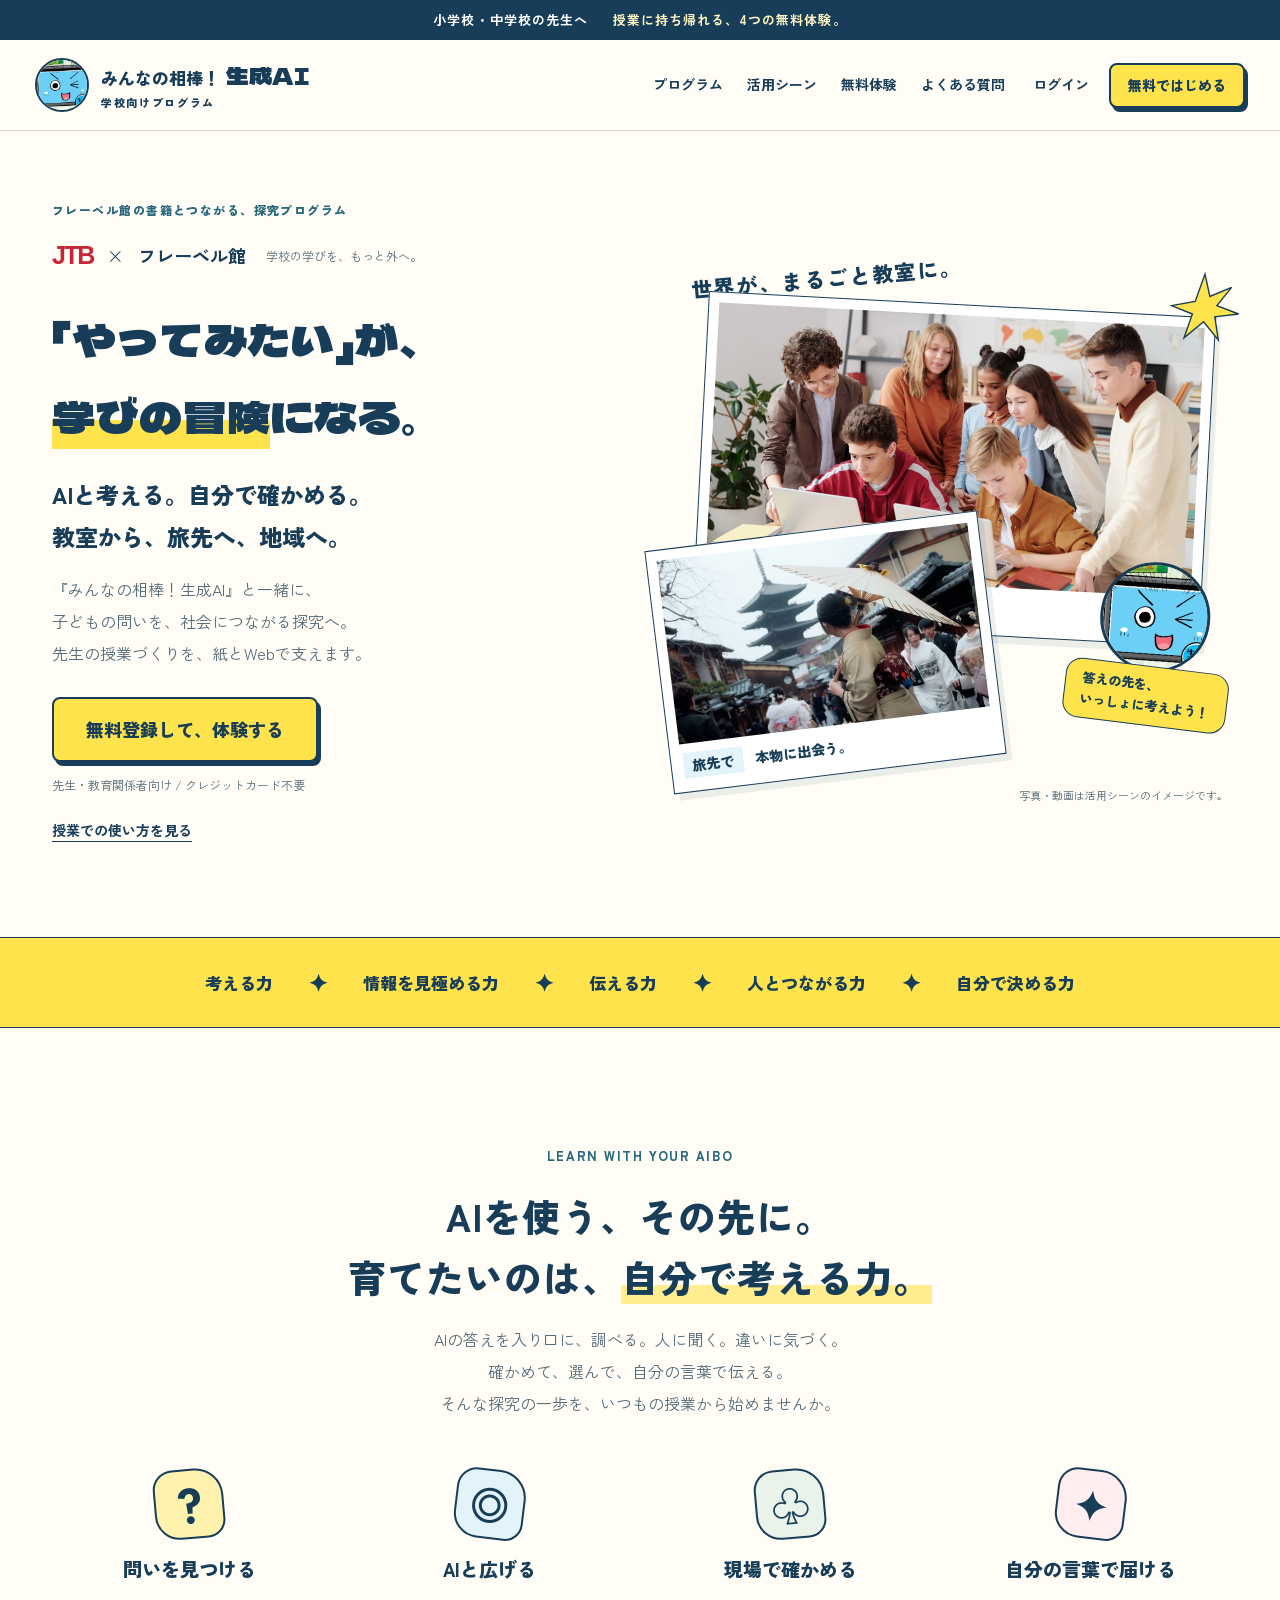
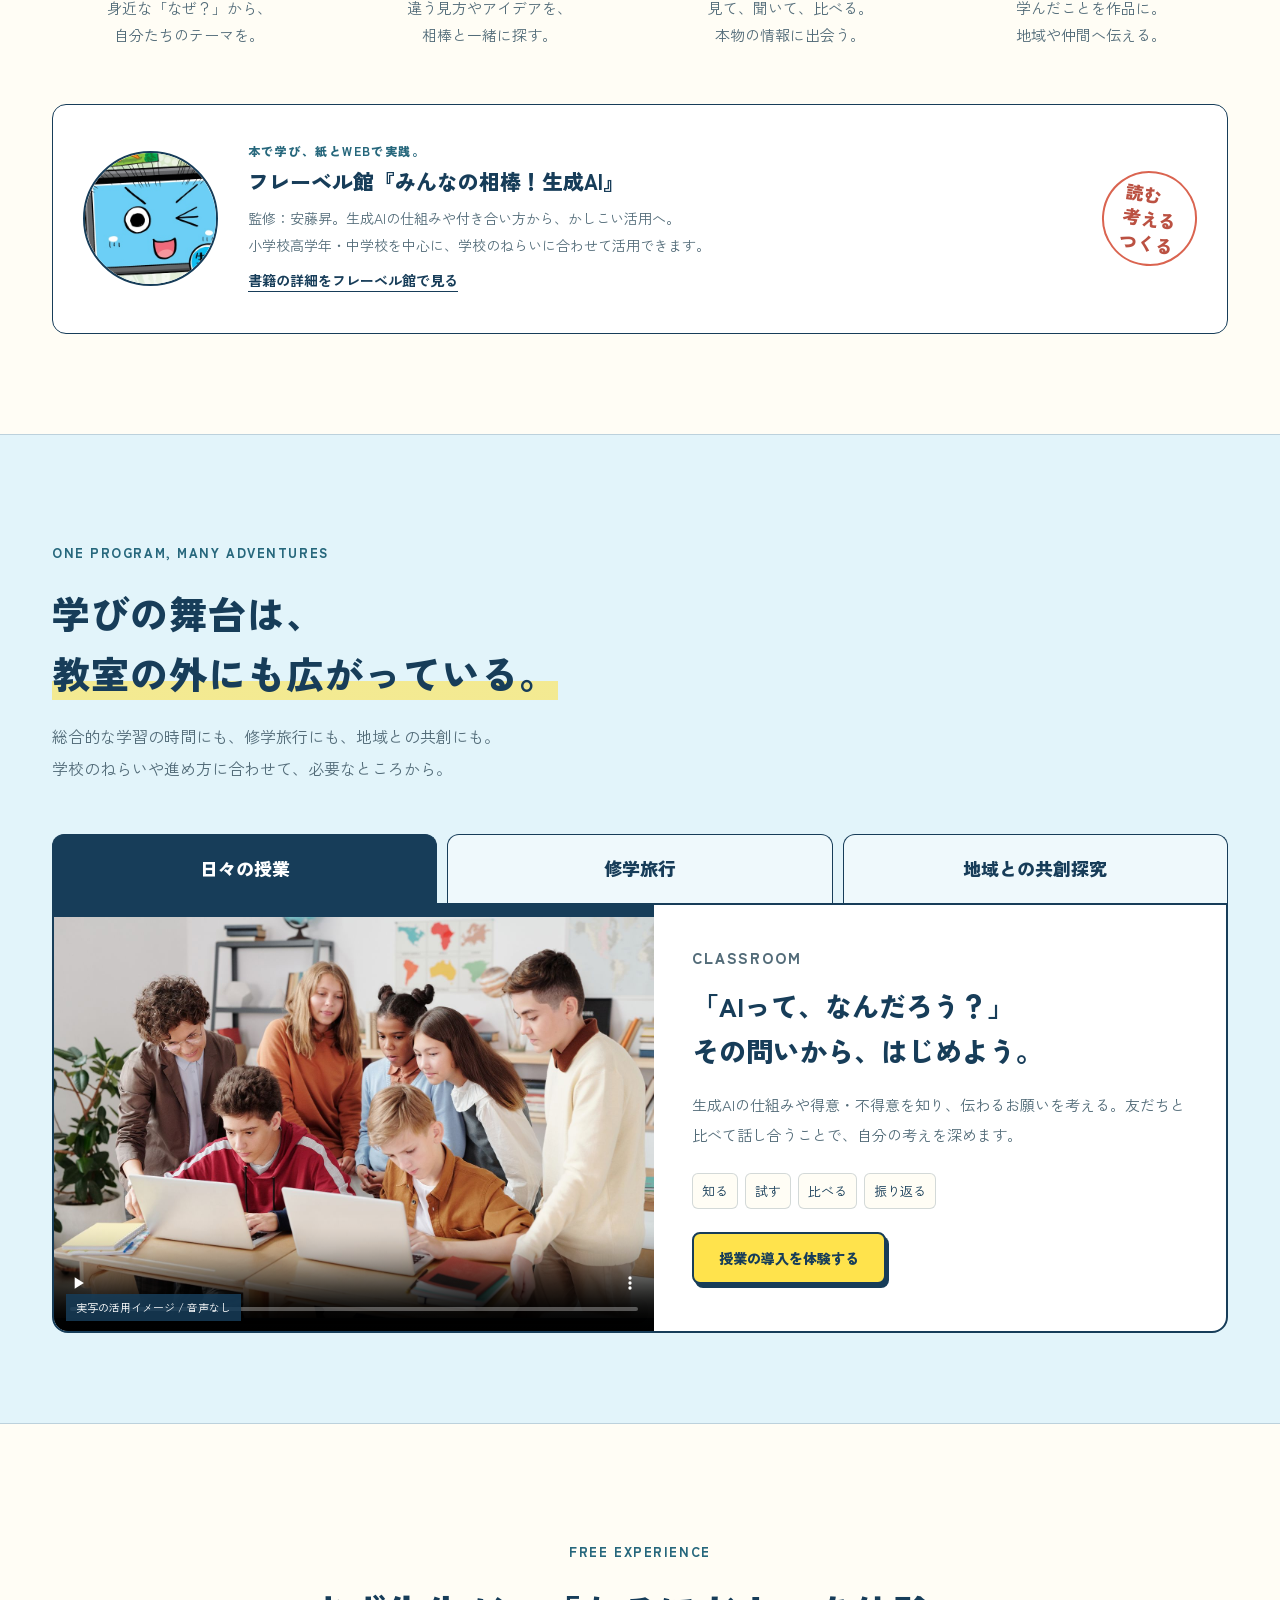
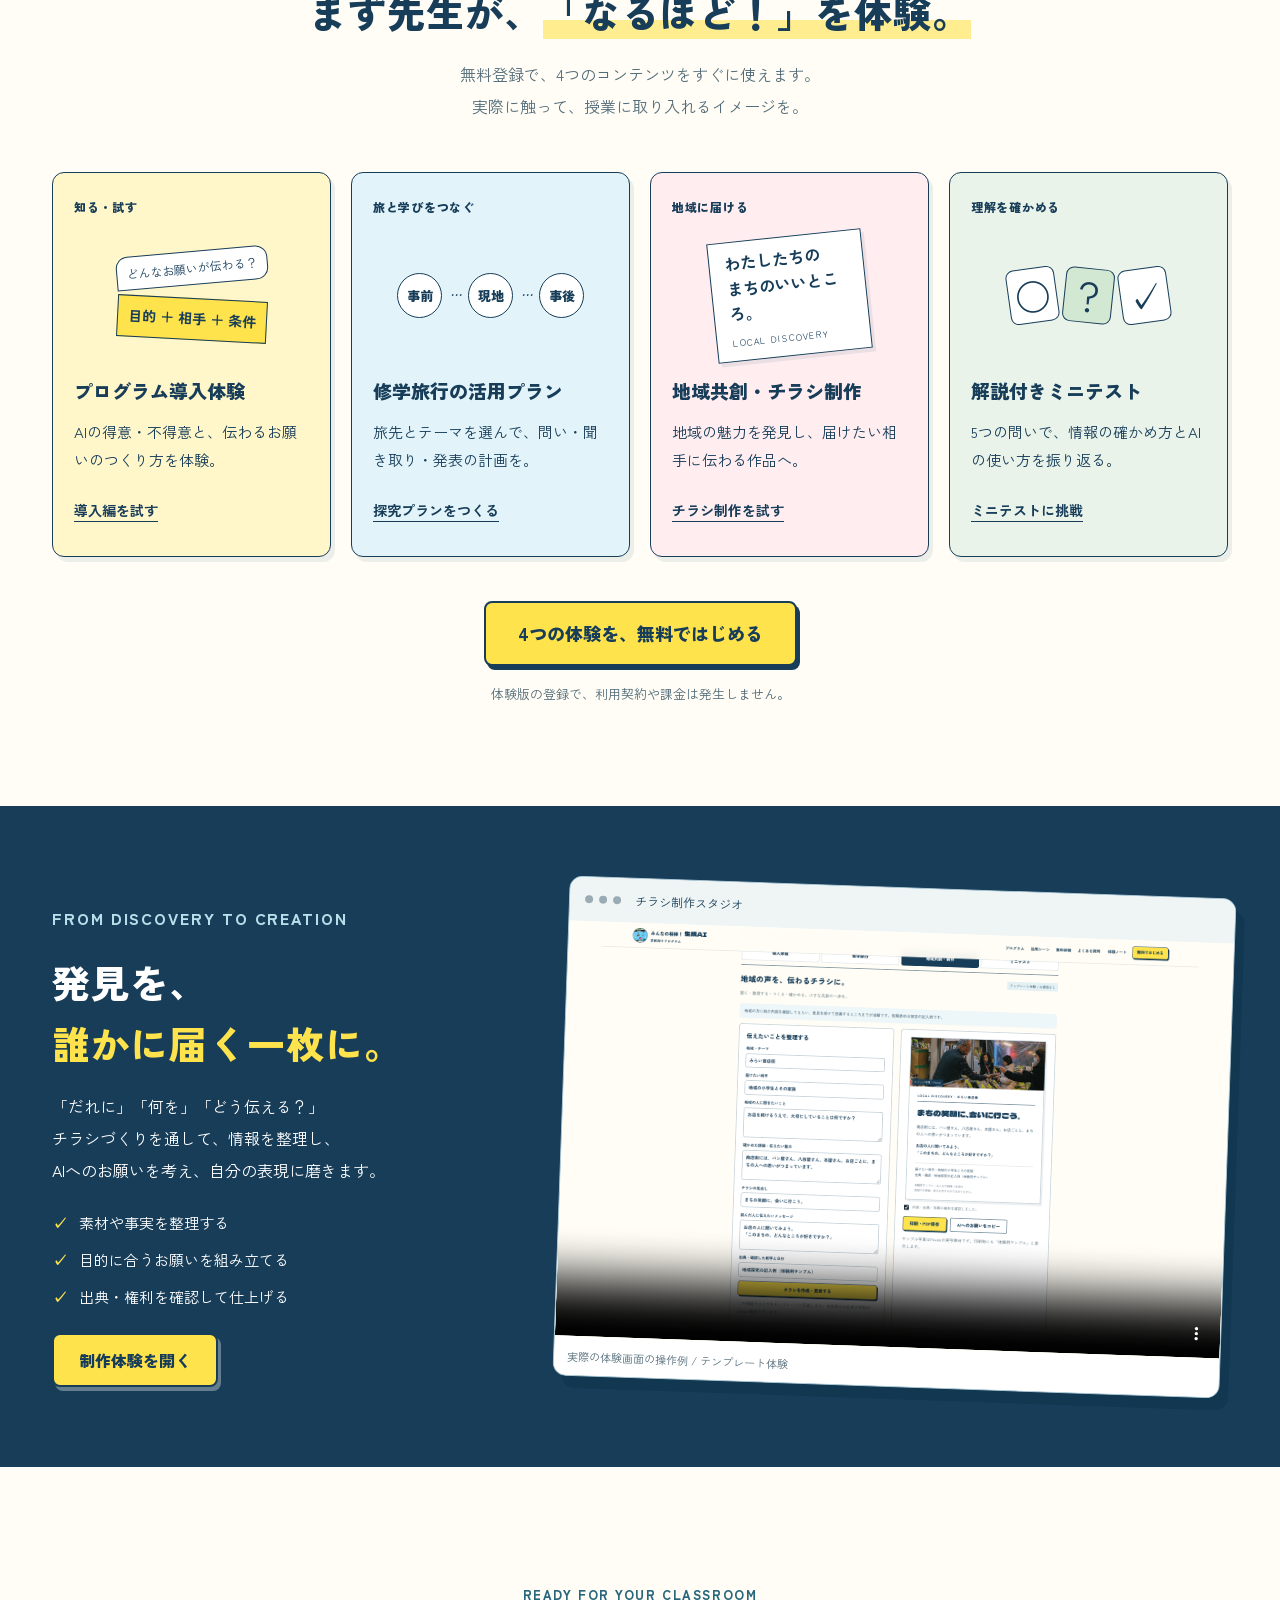
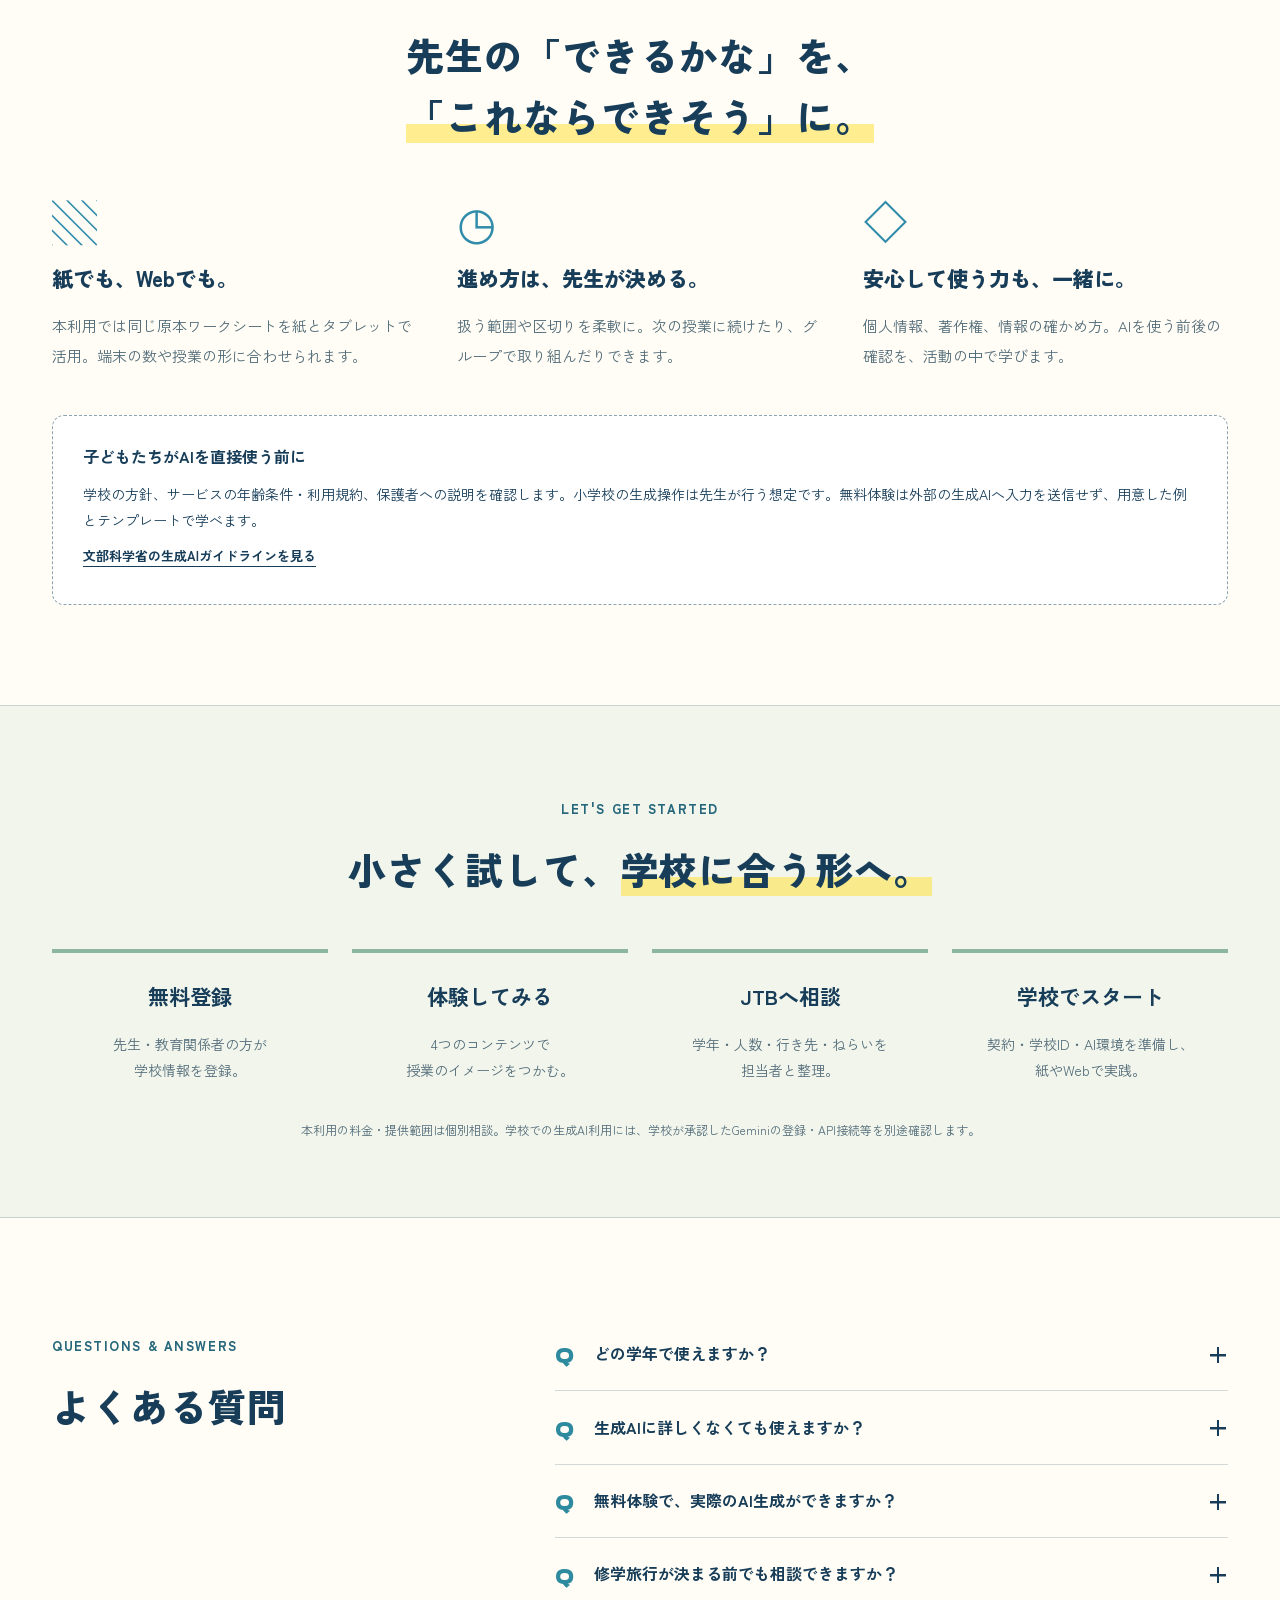
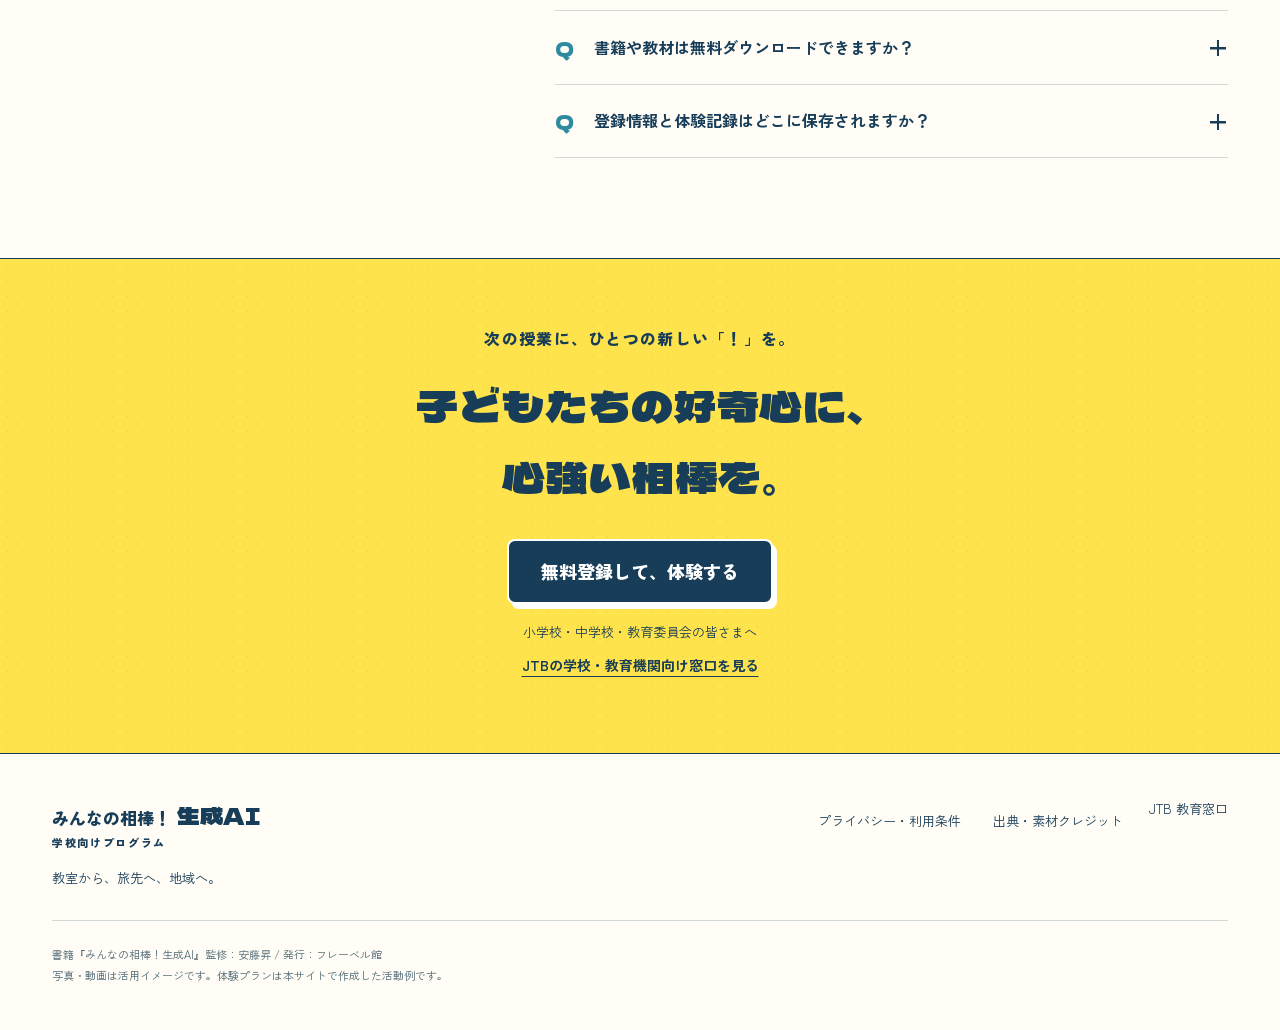
==== minnano-aibo/index.html @ c50cecc1 "Add school-facing Minnano Aibo LP with real media and free learning experiences" ====
<!doctype html><html lang="ja"><head><meta charset="utf-8"><meta name="viewport" content="width=device-width,initial-scale=1"><meta name="theme-color" content="#173d59"><title>みんなの相棒！生成AI｜教室から、旅先へ、地域へ。</title><meta name="description" content="フレーベル館の書籍とつながる、みんなの相棒！生成AIプログラム。小中学校の授業・修学旅行・地域との共創探究へ。無料登録で4つの体験を。"><meta property="og:title" content="みんなの相棒！生成AI｜教室から、旅先へ、地域へ。"><meta property="og:description" content="AIと考える。自分で確かめる。社会につながる。先生のための無料体験。"><meta property="og:type" content="website"><meta property="og:image" content="https://minnano-aibo-school-guide.changyaokuang.chatgpt.site/media/classroom.jpg"><link rel="stylesheet" href="style.css"><link rel="preconnect" href="https://fonts.googleapis.com"><link rel="preconnect" href="https://fonts.gstatic.com" crossorigin><link href="https://fonts.googleapis.com/css2?family=Dela+Gothic+One&family=Zen+Kaku+Gothic+New:wght@400;500;700;900&display=swap" rel="stylesheet"><script defer src="config.js"></script><script defer src="app.js"></script></head><body>
<a class="skip" href="#main">本文へ移動</a><div class="announcement">小学校・中学校の先生へ <span>授業に持ち帰れる、4つの無料体験。</span></div>
<header class="header"><a class="brand" href="index.html"><img src="media/aibo.jpg" alt="書籍の生成AIキャラクター"><span>みんなの相棒！<b>生成AI</b><small>学校向けプログラム</small></span></a><nav aria-label="メインメニュー"><a href="#about">プログラム</a><a href="#scenes">活用シーン</a><a href="#benefits">無料体験</a><a href="#faq">よくある質問</a></nav><div class="header-actions"><button class="text-btn" data-login>ログイン</button><button class="btn small" data-register>無料ではじめる</button><button class="menu-btn" aria-label="メニューを開く" aria-expanded="false">☰</button></div></header>
<main id="main"><div id="landing"><section class="hero wrap"><div class="hero-copy"><p class="eyebrow">フレーベル館の書籍とつながる、探究プログラム</p><div class="partner-line"><strong class="jtb-word">JTB</strong><span>×</span><strong>フレーベル館</strong><span class="partner-caption">学校の学びを、もっと外へ。</span></div><h1>「やってみたい」が、<br><span class="highlight">学びの冒険</span>になる。</h1><p class="hero-sub">AIと考える。自分で確かめる。<br>教室から、旅先へ、地域へ。</p><p class="hero-desc">『みんなの相棒！生成AI』と一緒に、<br>子どもの問いを、社会につながる探究へ。<br>先生の授業づくりを、紙とWebで支えます。</p><div class="hero-cta"><button class="btn large" data-register>無料登録して、体験する</button><span>先生・教育関係者向け / クレジットカード不要</span></div><a href="#scenes" class="under-link">授業での使い方を見る</a></div><div class="hero-visual"><span class="handwritten hero-note">世界が、まるごと教室に。</span><figure class="photo main-photo"><img src="media/classroom.jpg" alt="先生と子どもたちが机を囲んで意見を交わす実写の授業イメージ" fetchpriority="high"><figcaption><span class="label-yellow">教室で</span> 「どうして？」を育てる。</figcaption></figure><figure class="photo travel-photo"><img src="media/kyoto-poster.jpg" alt="京都・八坂の塔へ続く街並み"><figcaption><span>旅先で</span> 本物に出会う。</figcaption></figure><div class="aibo-bubble"><img src="media/aibo.jpg" alt=""><span>答えの先を、<br>いっしょに考えよう！</span></div><svg class="hero-doodle" viewBox="0 0 100 100" aria-hidden="true"><path d="M50 3L57 35 88 22 67 48 98 60 64 64 69 97 48 71 20 94 32 60 2 48 36 42Z" fill="#ffe34c" stroke="#173d59" stroke-width="2"/></svg><p class="scene-note">写真・動画は活用シーンのイメージです。</p></div></section>
<div class="ribbon"><span>考える力</span><i>✦</i><span>情報を見極める力</span><i>✦</i><span>伝える力</span><i>✦</i><span>人とつながる力</span><i>✦</i><span>自分で決める力</span></div>
<section class="section wrap" id="about"><div class="section-title"><p class="eyebrow">LEARN WITH YOUR AIBO</p><h2>AIを使う、その先に。<br>育てたいのは、<em>自分で考える力。</em></h2><p>AIの答えを入り口に、調べる。人に聞く。違いに気づく。<br>確かめて、選んで、自分の言葉で伝える。<br>そんな探究の一歩を、いつもの授業から始めませんか。</p></div><div class="learning-flow"><article><span class="flow-icon">？</span><h3>問いを見つける</h3><p>身近な「なぜ？」から、<br>自分たちのテーマを。</p></article><article><span class="flow-icon">◎</span><h3>AIと広げる</h3><p>違う見方やアイデアを、<br>相棒と一緒に探す。</p></article><article><span class="flow-icon">♧</span><h3>現場で確かめる</h3><p>見て、聞いて、比べる。<br>本物の情報に出会う。</p></article><article><span class="flow-icon">✦</span><h3>自分の言葉で届ける</h3><p>学んだことを作品に。<br>地域や仲間へ伝える。</p></article></div><div class="book-band"><img src="media/aibo.jpg" alt="みんなの相棒！生成AIのキャラクター"><div><span class="eyebrow">本で学び、紙とWEBで実践。</span><h3>フレーベル館『みんなの相棒！生成AI』</h3><p>監修：安藤昇。生成AIの仕組みや付き合い方から、かしこい活用へ。<br>小学校高学年・中学校を中心に、学校のねらいに合わせて活用できます。</p><a class="under-link" href="https://book.froebel-kan.co.jp/book/detail/9784577054208" target="_blank" rel="noopener">書籍の詳細をフレーベル館で見る</a></div><span class="paper-stamp">読む<br>考える<br>つくる</span></div></section>
<section class="scenes-section" id="scenes"><div class="wrap"><div class="section-title left"><p class="eyebrow">ONE PROGRAM, MANY ADVENTURES</p><h2>学びの舞台は、<br><em>教室の外にも広がっている。</em></h2><p>総合的な学習の時間にも、修学旅行にも、地域との共創にも。<br>学校のねらいや進め方に合わせて、必要なところから。</p></div><div class="scene-tabs" role="tablist" aria-label="活用シーン"><button role="tab" id="tab-class" aria-controls="scene-panel" aria-selected="true" data-scene="class">日々の授業</button><button role="tab" id="tab-trip" aria-controls="scene-panel" aria-selected="false" data-scene="trip">修学旅行</button><button role="tab" id="tab-local" aria-controls="scene-panel" aria-selected="false" data-scene="local">地域との共創探究</button></div><div id="scene-panel" class="scene-panel" role="tabpanel" aria-labelledby="tab-class"></div></div></section>
<section class="section wrap" id="benefits"><div class="section-title"><p class="eyebrow">FREE EXPERIENCE</p><h2>まず先生が、<em>「なるほど！」を体験。</em></h2><p>無料登録で、4つのコンテンツをすぐに使えます。<br>実際に触って、授業に取り入れるイメージを。</p></div><div class="benefit-grid"><article class="benefit yellow"><span class="benefit-tag">知る・試す</span><div class="mini-chat"><span>どんなお願いが伝わる？</span><b>目的 ＋ 相手 ＋ 条件</b></div><h3>プログラム導入体験</h3><p>AIの得意・不得意と、伝わるお願いのつくり方を体験。</p><button class="under-link" data-start="intro">導入編を試す</button></article><article class="benefit blue"><span class="benefit-tag">旅と学びをつなぐ</span><div class="mini-route"><span>事前</span><i>···</i><span>現地</span><i>···</i><span>事後</span></div><h3>修学旅行の活用プラン</h3><p>旅先とテーマを選んで、問い・聞き取り・発表の計画を。</p><button class="under-link" data-start="trip">探究プランをつくる</button></article><article class="benefit pink"><span class="benefit-tag">地域に届ける</span><div class="mini-flyer"><b>わたしたちの<br>まちのいいところ。</b><span>LOCAL DISCOVERY</span></div><h3>地域共創・チラシ制作</h3><p>地域の魅力を発見し、届けたい相手に伝わる作品へ。</p><button class="under-link" data-start="local">チラシ制作を試す</button></article><article class="benefit green"><span class="benefit-tag">理解を確かめる</span><div class="mini-quiz"><span>○</span><span>？</span><span>✓</span></div><h3>解説付きミニテスト</h3><p>5つの問いで、情報の確かめ方とAIの使い方を振り返る。</p><button class="under-link" data-start="quiz">ミニテストに挑戦</button></article></div><div class="center-cta"><button class="btn large" data-register>4つの体験を、無料ではじめる</button><p>体験版の登録で、利用契約や課金は発生しません。</p></div></section>
<section class="studio-section"><div class="wrap studio-layout"><div><p class="eyebrow">FROM DISCOVERY TO CREATION</p><h2>発見を、<br><em>誰かに届く一枚に。</em></h2><p>「だれに」「何を」「どう伝える？」<br>チラシづくりを通して、情報を整理し、<br>AIへのお願いを考え、自分の表現に磨きます。</p><ul class="check-list"><li>素材や事実を整理する</li><li>目的に合うお願いを組み立てる</li><li>出典・権利を確認して仕上げる</li></ul><button class="btn" data-start="local">制作体験を開く</button></div><div class="studio-demo"><div class="window-bar"><i></i><i></i><i></i><span>チラシ制作スタジオ</span></div><video id="studio-video" controls playsinline preload="none" poster="media/studio-poster.png"><source src="media/studio-demo.mp4" type="video/mp4"><track kind="captions" src="media/studio-ja.vtt" srclang="ja" label="日本語" default></video><p>実際の体験画面の操作例 / テンプレート体験</p></div></div></section>
<section class="section wrap"><div class="section-title"><p class="eyebrow">READY FOR YOUR CLASSROOM</p><h2>先生の「できるかな」を、<br><em>「これならできそう」に。</em></h2></div><div class="support-grid"><article><span>▧</span><h3>紙でも、Webでも。</h3><p>本利用では同じ原本ワークシートを紙とタブレットで活用。端末の数や授業の形に合わせられます。</p></article><article><span>◷</span><h3>進め方は、先生が決める。</h3><p>扱う範囲や区切りを柔軟に。次の授業に続けたり、グループで取り組んだりできます。</p></article><article><span>◇</span><h3>安心して使う力も、一緒に。</h3><p>個人情報、著作権、情報の確かめ方。AIを使う前後の確認を、活動の中で学びます。</p></article></div><div class="guidance"><b>子どもたちがAIを直接使う前に</b><p>学校の方針、サービスの年齢条件・利用規約、保護者への説明を確認します。小学校の生成操作は先生が行う想定です。無料体験は外部の生成AIへ入力を送信せず、用意した例とテンプレートで学べます。</p><a class="under-link" href="https://www.mext.go.jp/a_menu/other/mext_02412.html" target="_blank" rel="noopener">文部科学省の生成AIガイドラインを見る</a></div></section>
<section class="steps-section"><div class="wrap"><div class="section-title"><p class="eyebrow">LET'S GET STARTED</p><h2>小さく試して、<em>学校に合う形へ。</em></h2></div><div class="steps"><article><b>無料登録</b><p>先生・教育関係者の方が<br>学校情報を登録。</p></article><article><b>体験してみる</b><p>4つのコンテンツで<br>授業のイメージをつかむ。</p></article><article><b>JTBへ相談</b><p>学年・人数・行き先・ねらいを<br>担当者と整理。</p></article><article><b>学校でスタート</b><p>契約・学校ID・AI環境を準備し、<br>紙やWebで実践。</p></article></div><p class="small-note">本利用の料金・提供範囲は個別相談。学校での生成AI利用には、学校が承認したGeminiの登録・API接続等を別途確認します。</p></div></section>
<section class="section wrap faq" id="faq"><div class="section-title left"><p class="eyebrow">QUESTIONS & ANSWERS</p><h2>よくある質問</h2></div><div class="faq-list"><details><summary>どの学年で使えますか？</summary><p>小学校高学年・中学校を中心に想定しています。出版社が示す書籍の対象年齢は小学校3年生から中学生です。内容やAIの操作主体は、発達段階と学校の方針に合わせて調整します。</p></details><details><summary>生成AIに詳しくなくても使えますか？</summary><p>無料体験は選択や短い入力から始められ、AIのAPIキーは不要です。まず先生が操作し、活動例を印刷して授業の進め方を検討できます。</p></details><details><summary>無料体験で、実際のAI生成ができますか？</summary><p>無料体験では教材用の例とテンプレートで、お願いの組み立て方・チラシ制作・情報の確認を試します。外部AIへは送信しません。本利用では学校のGemini API設定・利用承認のもとで生成します。</p></details><details><summary>修学旅行が決まる前でも相談できますか？</summary><p>育てたい力や探究テーマを整理し、行き先・時期・人数と合わせてJTBの担当窓口へご相談ください。体験プランは活動例であり、施設予約や受入手配を確約するものではありません。</p></details><details><summary>書籍や教材は無料ダウンロードできますか？</summary><p>無料体験は本サイトの導入コンテンツ・活用プラン・ミニテストです。書籍全体や契約用の原本ワークシートを無料配布するものではありません。提供条件は導入時に確認します。</p></details><details><summary>登録情報と体験記録はどこに保存されますか？</summary><p>本サイトのサーバーに保存します。児童生徒の氏名・名簿の入力は不要です。ログイン後の「アカウント」から記録の書き出しと登録削除ができます。</p></details></div></section>
<section class="last-cta"><div class="wrap"><p class="handwritten">次の授業に、ひとつの新しい「！」を。</p><h2>子どもたちの好奇心に、<br>心強い相棒を。</h2><button class="btn large" data-register>無料登録して、体験する</button><p>小学校・中学校・教育委員会の皆さまへ</p><a class="under-link" href="https://www.jtbbwt.com/education/" target="_blank" rel="noopener">JTBの学校・教育機関向け窓口を見る</a></div></section></div>
<section id="experience" class="wrap experience" hidden><div class="experience-head"><div><p class="eyebrow">YOUR AIBO NOTEBOOK</p><h1>先生の、体験ノート。</h1><p id="welcome"></p></div><div><span id="save-status" role="status"></span><button class="btn outline small" id="account-open">アカウント</button></div></div><nav class="experience-tabs" aria-label="無料体験"><button data-module="intro">導入体験</button><button data-module="trip">修学旅行</button><button data-module="local">地域共創・制作</button><button data-module="quiz">ミニテスト</button></nav><div id="module"></div><div class="experience-bottom"><button class="under-link" id="back-home">プログラム紹介に戻る</button><button class="under-link" id="logout">ログアウト</button></div></section></main>
<footer class="footer wrap"><div><a class="brand" href="index.html"><span>みんなの相棒！<b>生成AI</b><small>学校向けプログラム</small></span></a><p>教室から、旅先へ、地域へ。</p></div><div class="footer-links"><button data-policy="privacy">プライバシー・利用条件</button><button data-policy="sources">出典・素材クレジット</button><a href="https://www.jtbbwt.com/education/" target="_blank" rel="noopener">JTB 教育窓口</a></div><p class="copyright">書籍『みんなの相棒！生成AI』監修：安藤昇 / 発行：フレーベル館<br>写真・動画は活用イメージです。体験プランは本サイトで作成した活動例です。</p></footer>
<dialog id="auth-dialog" aria-labelledby="auth-title"><button class="dialog-close" aria-label="閉じる" data-close>×</button><p class="eyebrow">FREE TEACHER EXPERIENCE</p><h2 id="auth-title">無料で、相棒に出会おう。</h2><p>4つの体験と、授業に使えるアイデアを。</p><form id="auth-form"><div id="registration-fields"><label>学校・所属名 <span>必須</span><input name="school" autocomplete="organization" maxlength="100" placeholder="○○市立 ○○小学校"></label><div class="form-grid"><label>校種 <span>必須</span><select name="level"><option value="">選択してください</option><option>小学校</option><option>中学校</option><option>教育委員会・その他</option></select></label><label>都道府県 <span>必須</span><select name="prefecture" id="prefecture"></select></label></div></div><label>メールアドレス <span>必須</span><input name="email" type="email" autocomplete="email" maxlength="254" required></label><label>パスワード <span>10文字以上</span><input name="password" type="password" autocomplete="new-password" minlength="10" maxlength="128" required></label><label class="checkbox" id="consent-label"><input name="consent" type="checkbox"><span>教職員・教育関係者です。<button type="button" class="inline-link" data-policy="privacy">プライバシー・利用条件</button>に同意します。</span></label><p class="form-error" id="auth-error" role="alert"></p><button class="btn full" id="auth-submit" type="submit">無料登録して体験をはじめる</button></form><button class="under-link auth-switch" id="auth-switch">登録済みの方はこちら</button><p class="small-note">児童生徒の個人情報は入力しないでください。登録確認メールの送信はありません。パスワードは大切に保管してください。</p></dialog>
<dialog id="info-dialog" class="wide-dialog"><button class="dialog-close" aria-label="閉じる" data-close>×</button><div id="info-content"></div></dialog><div class="toast" role="status" hidden></div></body></html>
---- minnano-aibo/style.css ----
:root{--ink:#173d59;--muted:#536c79;--paper:#fffdf5;--yellow:#ffe34c;--blue:#e2f4fa;--pink:#ffedf0;--green:#e9f3e9;--line:#173d5930;--body:'Zen Kaku Gothic New','Hiragino Kaku Gothic ProN',sans-serif;--display:'Dela Gothic One',sans-serif}*{box-sizing:border-box}html{scroll-behavior:smooth;scroll-padding-top:110px}body{margin:0;background:var(--paper);color:var(--ink);font:16px/1.85 var(--body);-webkit-font-smoothing:antialiased}button,input,select,textarea{font:inherit;color:inherit}button,a{-webkit-tap-highlight-color:transparent}button{cursor:pointer}button:disabled{opacity:.6;cursor:wait}a{color:inherit}img,video{max-width:100%;display:block}button:focus-visible,a:focus-visible,input:focus-visible,select:focus-visible,textarea:focus-visible,summary:focus-visible{outline:3px solid #e37030;outline-offset:4px}h1,h2,h3,p{margin:0}h1,h2,h3{line-height:1.6;overflow-wrap:anywhere}h2{font-size:clamp(27px,3vw,38px);font-weight:900;letter-spacing:.025em}h3{font-size:21px;font-weight:900}h2 em{font-style:normal;background:linear-gradient(transparent 65%,#ffe34c99 65%)}p{margin-top:16px}.wrap{max-width:1240px;margin:auto;padding-inline:32px}.section{padding-block:100px}.eyebrow{font-size:13px;font-weight:900;letter-spacing:.12em;margin-bottom:18px;color:#26677c}.section-title{text-align:center;margin-bottom:50px}.section-title p:not(.eyebrow){color:var(--muted);line-height:2}.section-title.left{text-align:left}.btn{display:inline-flex;align-items:center;justify-content:center;min-height:52px;padding:13px 25px;border:2px solid var(--ink);border-radius:8px;background:var(--yellow);box-shadow:3px 4px 0 var(--ink);font-size:16px;font-weight:900;text-decoration:none;line-height:1.5;transition:transform .15s,box-shadow .15s}.btn:hover{transform:translateY(-2px);box-shadow:4px 6px 0 var(--ink)}.btn:active{transform:translate(2px,2px);box-shadow:1px 2px 0 var(--ink)}.btn.small{font-size:14px;min-height:44px;padding:10px 17px}.btn.large{font-size:18px;min-height:62px;padding:17px 32px}.btn.outline{background:white;box-shadow:none}.full{width:100%}.under-link,.text-btn,.inline-link{background:none;border:0;padding:0;min-height:44px;display:inline-flex;align-items:center;font-weight:700;text-decoration:underline;text-underline-offset:5px;text-decoration-thickness:1px}.text-btn{text-decoration:none}.inline-link{display:inline;min-height:0}.skip{position:absolute;left:-9999px}.skip:focus{left:15px;top:10px;background:white;padding:10px;z-index:100}.announcement{background:var(--ink);color:white;text-align:center;font-size:13px;font-weight:700;padding:8px 20px;letter-spacing:.08em}.announcement span{margin-left:20px;color:#fff5c1}.header{display:flex;align-items:center;gap:28px;padding:18px max(24px,calc((100vw - 1210px)/2));background:#fffdf5f2;border-bottom:1px solid var(--line);position:sticky;top:0;z-index:30;backdrop-filter:blur(12px)}.brand{display:flex;align-items:center;gap:12px;text-decoration:none;line-height:1.4;white-space:nowrap;font-size:17px;font-weight:900}.brand img{width:54px;height:54px;object-fit:cover;object-position:35% center;border:2px solid var(--ink);border-radius:50%}.brand b{font-size:23px;display:inline-block;margin-left:6px;font-family:var(--display);font-weight:400}.brand small{display:block;font-size:11px;letter-spacing:.15em;margin-top:4px}.header nav{display:flex;align-items:center;gap:24px;margin-left:auto}.header nav a{text-decoration:none;font-size:14px;font-weight:700;white-space:nowrap}.header-actions{display:flex;gap:20px;align-items:center}.header-actions>.text-btn{font-size:14px}.menu-btn{display:none;border:0;background:transparent;font-size:24px;padding:8px}.hero{display:grid;grid-template-columns:1.05fr 1fr;gap:32px;align-items:center;padding-block:68px 84px;min-height:730px}.partner-line{display:flex;gap:14px;align-items:center;font-size:18px;margin-bottom:27px}.jtb-word{color:#c82637;font:900 25px Arial,sans-serif;letter-spacing:-.08em}.partner-caption{font-size:12px;margin-left:6px;color:var(--muted)}.hero-copy>.eyebrow{font-size:12px;margin-top:0}.hero h1{font-family:var(--display);font-weight:400;font-size:clamp(31px,3.4vw,43px);line-height:1.8;letter-spacing:.015em;white-space:nowrap}.highlight{background:linear-gradient(transparent 56%,var(--yellow) 56%);padding-bottom:3px}.hero-sub{font-size:23px;font-weight:900;line-height:1.8;margin-top:20px}.hero-desc{font-size:16px;color:var(--muted);line-height:2}.hero-cta{margin-top:28px;display:flex;align-items:flex-start;flex-direction:column;gap:12px}.hero-cta>span{font-size:12px;color:var(--muted)}.hero-copy>.under-link{font-size:14px;margin-top:13px}.hero-visual{position:relative;min-height:558px}.handwritten{font-weight:900;font-size:21px;letter-spacing:.08em}.hero-note{display:block;transform:rotate(-5deg);margin:0 0 18px 20px}.photo{position:relative;background:white;padding:10px;border:1.5px solid var(--ink);box-shadow:5px 7px 0 #173d5915;margin:0}.photo img{width:100%;height:100%;object-fit:cover}.main-photo{width:91%;transform:rotate(3deg);margin-left:30px}.main-photo img{height:270px}.photo figcaption{font-weight:900;padding:10px 2px 2px;font-size:14px}.photo figcaption span{padding:3px 9px;background:var(--yellow);margin-right:8px}.travel-photo{position:absolute;bottom:30px;left:-12px;width:60%;transform:rotate(-7deg);z-index:2}.travel-photo img{height:185px}.travel-photo figcaption span{background:var(--blue)}.aibo-bubble{position:absolute;right:-6px;bottom:80px;z-index:3;display:flex;flex-direction:column;align-items:center;transform:rotate(7deg)}.aibo-bubble img{width:110px;height:110px;border-radius:50%;border:3px solid var(--ink);object-fit:cover;object-position:30%}.aibo-bubble span{background:var(--yellow);border:1.5px solid var(--ink);font-size:13px;font-weight:900;padding:8px 16px;border-radius:16px;line-height:1.6;margin-top:-6px}.hero-doodle{position:absolute;width:70px;right:-12px;top:25px;z-index:4}.scene-note{font-size:11px;color:var(--muted);position:absolute;bottom:0;right:0}.ribbon{padding:22px 30px;border-block:1.5px solid var(--ink);display:flex;justify-content:center;align-items:center;gap:35px;background:var(--yellow);font-size:17px;font-weight:900;overflow:hidden;white-space:nowrap}.ribbon i{font-style:normal;font-size:24px}.learning-flow{display:grid;grid-template-columns:repeat(4,1fr);gap:26px;text-align:center;margin-bottom:55px}.flow-icon{height:70px;width:70px;display:inline-flex;align-items:center;justify-content:center;font-size:40px;font-weight:900;border:2px solid var(--ink);border-radius:20px 28px 18px 25px;background:#fff2af;transform:rotate(-5deg);margin-bottom:15px}.learning-flow article:nth-child(2) .flow-icon{background:var(--blue);transform:rotate(7deg)}.learning-flow article:nth-child(3) .flow-icon{background:var(--green)}.learning-flow article:nth-child(4) .flow-icon{background:var(--pink);transform:rotate(7deg)}.learning-flow p{font-size:15px;margin-top:9px;color:var(--muted)}.learning-flow h3{font-size:19px}.book-band{border:1.5px solid var(--ink);border-radius:14px;padding:30px;display:flex;gap:30px;align-items:center;background:white}.book-band>img{width:135px;height:135px;object-fit:cover;object-position:30%;border-radius:50%;border:2px solid var(--ink);flex:none}.book-band .eyebrow{margin:0 0 7px;font-size:12px}.book-band p{font-size:14px;margin-top:7px;line-height:1.9;color:var(--muted)}.book-band .under-link{font-size:14px}.paper-stamp{margin-left:auto;transform:rotate(8deg);border:2px solid #da6450;color:#bb5142;border-radius:50%;height:95px;width:95px;display:flex;align-items:center;justify-content:center;line-height:1.35;font-size:18px;font-weight:900;flex:none}.scenes-section{background:var(--blue);padding-block:90px;border-block:1px solid var(--line)}.scene-tabs{display:flex;gap:10px}.scene-tabs button{flex:1;border:1.5px solid var(--ink);border-bottom:0;border-radius:12px 12px 0 0;background:#eff9fc;font-weight:900;padding:17px 15px;font-size:18px}.scene-tabs button[aria-selected=true]{background:var(--ink);color:white}.scene-panel{display:grid;grid-template-columns:1.05fr 1fr;border:2px solid var(--ink);background:white;border-radius:0 0 16px 16px;overflow:hidden;min-height:430px}.scene-media{position:relative;background:#d6e9ec;min-height:410px}.scene-media img,.scene-media video{width:100%;height:100%;position:absolute;inset:0;object-fit:cover}.scene-media video.classroom{object-fit:contain;background:#173d59}.scene-media>span{position:absolute;bottom:10px;left:12px;z-index:2;background:#173d59d9;color:white;padding:3px 10px;font-size:11px;pointer-events:none}.scene-body{padding:38px}.scene-body .eyebrow{margin:0 0 10px}.scene-body h3{font-size:27px;line-height:1.7}.scene-body p{font-size:15px;color:var(--muted);line-height:2}.scene-steps{display:flex;gap:7px;flex-wrap:wrap;margin:23px 0}.scene-steps span{font-size:13px;border:1px solid var(--line);border-radius:6px;padding:5px 9px;background:var(--paper)}.scene-body .btn{font-size:14px}.benefit-grid{display:grid;grid-template-columns:repeat(4,1fr);gap:20px}.benefit{padding:23px 21px;border:1.5px solid var(--ink);border-radius:12px;box-shadow:4px 5px 0 #173d5914;display:flex;flex-direction:column}.yellow{background:#fff6c9}.blue{background:var(--blue)}.pink{background:var(--pink)}.green{background:var(--green)}.benefit-tag{font-size:12px;letter-spacing:.06em;font-weight:900}.benefit h3{font-size:19px;margin-top:15px}.benefit p{font-size:15px;margin:12px 0 16px;flex:1}.benefit .under-link{font-size:14px;justify-content:flex-start}.mini-chat,.mini-route,.mini-flyer,.mini-quiz{height:120px;margin:17px 0 5px;display:flex;align-items:center;justify-content:center}.mini-chat{flex-direction:column;gap:13px}.mini-chat span{border:1.5px solid var(--ink);padding:5px 9px;background:white;border-radius:12px 12px 12px 0;font-size:12px;transform:rotate(-5deg)}.mini-chat b{font-size:14px;background:var(--yellow);padding:7px 10px;border:1px solid var(--ink);transform:rotate(3deg)}.mini-route{gap:7px}.mini-route span{border:1.5px solid var(--ink);border-radius:50%;height:45px;width:45px;background:white;display:flex;align-items:center;justify-content:center;font-size:13px;font-weight:900}.mini-flyer{margin-inline:auto;flex-direction:column;align-items:flex-start;background:white;border:1px solid var(--ink);box-shadow:3px 4px 0 #173d5915;padding:15px;width:155px;transform:rotate(-6deg)}.mini-flyer b{font-size:16px;line-height:1.6}.mini-flyer span{font-size:9px;margin-top:8px;letter-spacing:.1em}.mini-quiz{gap:7px}.mini-quiz span{font-size:36px;display:flex;align-items:center;justify-content:center;width:49px;height:55px;background:white;border:1.5px solid var(--ink);border-radius:8px;transform:rotate(-8deg)}.mini-quiz span:nth-child(2){transform:rotate(6deg);background:#d3e8d3}.center-cta{text-align:center;margin-top:44px}.center-cta p{font-size:13px;color:var(--muted)}.studio-section{background:var(--ink);color:white;padding-block:80px}.studio-layout{display:grid;grid-template-columns:.8fr 1.2fr;gap:65px;align-items:center}.studio-section .eyebrow{color:#b7dfea}.studio-section h2 em{background:none;color:var(--yellow)}.studio-section p{font-size:16px;line-height:2}.studio-section .btn{color:var(--ink);box-shadow:3px 4px 0 #fff5}.check-list{list-style:none;padding:0;margin:23px 0}.check-list li{margin:9px 0;font-size:15px}.check-list li:before{content:'✓';color:var(--yellow);margin-right:12px;font-weight:900}.studio-demo{border:1px solid #adc9d6;border-radius:13px;overflow:hidden;background:white;transform:rotate(2deg);box-shadow:9px 12px 0 #062c4050}.window-bar{display:flex;gap:6px;background:#eff5f5;padding:11px 15px;align-items:center;color:var(--ink)}.window-bar i{width:8px;height:8px;background:#9babb4;border-radius:50%}.window-bar span{font-size:12px;margin-left:8px}.studio-demo video{width:100%;aspect-ratio:16/10;background:var(--paper)}.studio-demo p{font-size:11px;color:var(--muted);margin:0;padding:8px 13px;background:white}.support-grid{display:grid;grid-template-columns:repeat(3,1fr);gap:40px}.support-grid article>span{font-size:45px;color:#308caa;line-height:1}.support-grid h3{margin-top:14px}.support-grid p{font-size:15px;line-height:2;color:var(--muted)}.guidance{margin-top:44px;padding:26px 30px;background:white;border:1px dashed #8aa4b1;border-radius:12px}.guidance p{font-size:14px;margin-top:10px}.guidance .under-link{font-size:13px}.steps-section{padding-block:75px;background:#f1f5ec;border-block:1px solid var(--line)}.steps{display:grid;grid-template-columns:repeat(4,1fr);gap:24px;text-align:center}.steps article{border-top:4px solid #8cb5a2;padding-top:24px}.steps b{font-size:21px}.steps p{font-size:14px;color:var(--muted)}.small-note{font-size:12px;line-height:1.9;color:var(--muted)}.steps-section>.wrap>.small-note{text-align:center;margin-top:35px}.faq{display:grid;grid-template-columns:.8fr 1.2fr;gap:55px}.faq-list details{border-bottom:1px solid var(--line)}.faq-list summary{list-style:none;cursor:pointer;min-height:65px;display:flex;align-items:center;gap:20px;font-size:16px;font-weight:700;padding-block:14px}.faq-list summary:before{content:'Q';font:20px var(--display);color:#2e8a9f}.faq-list summary:after{content:'+';margin-left:auto;font-size:24px}.faq-list details[open] summary:after{content:'−'}.faq-list details p{font-size:14px;line-height:2;margin:0 0 22px;padding-left:36px;color:var(--muted)}.last-cta{text-align:center;background:var(--yellow);padding-block:65px;border-block:1.5px solid var(--ink);background-image:radial-gradient(#173d5920 .8px,transparent .8px);background-size:15px 15px}.last-cta .handwritten{font-size:16px;margin:0 0 15px}.last-cta h2{font:clamp(28px,3.5vw,42px)/1.7 var(--display);margin-bottom:27px}.last-cta .btn{background:var(--ink);color:white;box-shadow:4px 5px 0 white;border-color:white}.last-cta p:not(.handwritten){font-size:13px}.last-cta .under-link{font-size:14px}.footer{display:grid;grid-template-columns:1fr 1fr;gap:25px;padding-block:45px}.footer p{font-size:13px}.footer-links{display:flex;flex-wrap:wrap;align-content:start;justify-content:flex-end;gap:20px}.footer-links>*{border:0;background:transparent;min-height:44px;font:13px var(--body);text-decoration:none}.copyright{grid-column:1/-1;font-size:11px!important;color:var(--muted);border-top:1px solid var(--line);padding-top:23px;margin-top:5px}dialog{background:var(--paper);color:var(--ink);border:2px solid var(--ink);border-radius:16px;padding:35px;width:510px;max-width:calc(100vw - 28px);max-height:90vh;overflow:auto;box-shadow:10px 12px 0 #0003}dialog::backdrop{background:#082a40aa;backdrop-filter:blur(4px)}dialog h2{font-size:25px}dialog>.eyebrow{margin-top:0}dialog>p{font-size:14px}.dialog-close{position:absolute;top:12px;right:12px;width:35px;height:35px;border:0;background:transparent;font-size:28px;line-height:1}label{display:block;font-size:14px;font-weight:700;margin:16px 0}label>span{font-size:11px;color:var(--muted);font-weight:400;margin-left:7px}input:not([type=checkbox]):not([type=radio]),select,textarea{display:block;width:100%;padding:11px 12px;border:1.5px solid #93abb7;border-radius:7px;background:white;font-size:16px;min-height:46px;margin-top:6px;line-height:1.7}textarea{min-height:110px;resize:vertical}select{appearance:none;background-image:url("data:image/svg+xml,%3Csvg width='14' height='10' xmlns='http://www.w3.org/2000/svg'%3E%3Cpath d='m2 2 5 5 5-5' fill='none' stroke='%23173d59' stroke-width='2'/%3E%3C/svg%3E");background-repeat:no-repeat;background-position:right 12px center;padding-right:32px}.form-grid{display:grid;grid-template-columns:1fr 1fr;gap:15px}.form-grid label{margin:0}.checkbox{display:flex;gap:9px;align-items:flex-start}.checkbox input{margin-top:5px;accent-color:var(--ink);width:18px;height:18px;flex:none}.checkbox>span{font-size:13px;margin:0}.form-error{font-size:14px;color:#b52d39;margin:15px 0}.auth-switch{margin-top:15px;font-size:14px}.wide-dialog{width:800px}.wide-dialog h2{margin-bottom:20px}.wide-dialog h3{font-size:18px;margin-top:22px}.wide-dialog p,.wide-dialog li{font-size:14px}.wide-dialog a{overflow-wrap:anywhere}.toast{position:fixed;bottom:25px;left:50%;transform:translateX(-50%);z-index:100;background:var(--ink);color:white;padding:13px 25px;border:2px solid white;border-radius:10px;font-size:14px;max-width:90vw}.experience{padding-block:45px 80px;min-height:80vh}.experience-head{display:flex;justify-content:space-between;align-items:center;gap:25px;margin-bottom:30px}.experience-head h1{font-family:var(--display);font-size:34px;font-weight:400}.experience-head .eyebrow{margin-top:0;margin-bottom:7px}.experience-head p{font-size:14px;margin-top:8px}.experience-head>div:last-child{display:flex;gap:15px;align-items:center}.experience-tabs{display:grid;grid-template-columns:repeat(4,1fr);gap:9px;border-bottom:2px solid var(--ink);padding-bottom:15px;margin-bottom:30px}.experience-tabs button{border:1px solid var(--line);border-radius:8px;padding:13px 12px;background:white;font-weight:900;font-size:15px}.experience-tabs button.active{background:var(--ink);color:white}.module-head{display:flex;justify-content:space-between;align-items:flex-start;gap:20px;margin:25px 0}.module-head p{font-size:15px;color:var(--muted)}.module-head h2{font-size:28px}.module-tag{font-size:12px;background:#e4f1f4;padding:4px 10px;border-radius:5px;white-space:nowrap}.panel{background:white;border:1.5px solid #9db4be;border-radius:13px;padding:28px;margin:24px 0}.panel h3{margin-bottom:14px}.two-col{display:grid;grid-template-columns:1fr 1fr;gap:26px}.two-col>.panel{margin-top:0}.panel p{font-size:15px}.note{background:#edf6f8;border-radius:8px;padding:14px 18px;font-size:14px;margin:20px 0}.note.yellow{background:#fff4c7}.row{display:flex;gap:13px;align-items:center;flex-wrap:wrap;margin-top:20px}.choice-grid{display:grid;grid-template-columns:1fr 1fr;gap:15px;margin:20px 0}.choice{background:var(--blue);border:1.5px solid #8aafbe;border-radius:9px;text-align:left;padding:20px;min-height:90px;font-size:16px;font-weight:700}.choice.active{background:var(--yellow);border-color:var(--ink)}.feedback{border-left:4px solid #4095a3;background:#f1f8fa;padding:18px 20px;min-height:90px}.prompt-preview{white-space:pre-wrap;background:#f0f7f9;border:1px dashed #7b9eae;border-radius:8px;padding:20px;min-height:140px;font-size:15px}.lesson-step{padding:20px 0;border-bottom:1px dashed var(--line)}.lesson-step:last-child{border:0}.lesson-step h3{font-size:18px}.lesson-step p{margin-top:8px}.plan-result h3{border-bottom:2px solid var(--yellow);padding-bottom:10px}.plan-result h4{font-size:17px;margin:20px 0 7px}.plan-result p{font-size:15px;line-height:2}.flyer{border:1px solid #9db4be;padding:0;background:white;max-width:500px;margin:auto;box-shadow:6px 7px 0 #173d5914;overflow:hidden}.flyer-cover{position:relative}.flyer-cover img{height:180px;width:100%;object-fit:cover}.flyer-cover small{position:absolute;bottom:5px;left:8px;color:white;background:#173d59d9;padding:2px 8px;font-size:10px}.flyer-body{padding:25px 30px}.flyer-eyebrow{font-size:11px;letter-spacing:.2em;font-weight:900;border-bottom:2px solid var(--ink);padding-bottom:10px}.flyer h3{font-family:var(--display);font-size:30px;font-weight:400;line-height:1.6;margin:16px 0}.flyer p{font-size:14px;white-space:pre-wrap;line-height:1.9}.flyer .flyer-bottom{margin-top:22px;font-size:12px;border-top:1px solid var(--line);padding-top:12px}.flyer .flyer-note{font-size:10px;color:var(--muted)}.print-area>h2{display:none}.quiz-question{border:1px solid var(--line);background:white;border-radius:10px;padding:23px;margin:20px 0}.quiz-question legend{font-weight:900;padding-inline:8px;font-size:17px}.quiz-question label{display:flex;align-items:center;gap:10px;padding:12px;background:#f2f7f8;border-radius:7px;margin:10px 0;font-weight:500;cursor:pointer;font-size:15px}.quiz-question input{accent-color:var(--ink);width:18px;height:18px;flex:none}.quiz-result{padding:30px;background:#fff2ac;border:2px solid var(--ink);border-radius:13px;margin:25px 0}.quiz-result strong{font:46px var(--display)}.quiz-review{background:white;border-radius:8px;padding:16px 20px;margin-top:14px}.quiz-review b{font-size:16px}.quiz-review p{font-size:14px}.experience-bottom{display:flex;justify-content:space-between;border-top:1px solid var(--line);padding-top:25px;margin-top:35px;font-size:14px}#save-status{font-size:12px;color:#246f61}.screen-only{}.print-only{display:none}[hidden]{display:none!important}
@media(max-width:1100px){.header{gap:18px;padding-inline:24px}.header nav{gap:15px}.header nav a{font-size:12px}.header-actions{gap:12px}.header .brand b{font-size:20px}.header .brand{font-size:15px}.partner-caption{display:none}.hero{gap:20px}.hero h1{font-size:35px}.hero-visual{min-height:520px}.main-photo img{height:245px}.travel-photo img{height:170px}.aibo-bubble{right:-10px}.ribbon{gap:25px;font-size:15px}.benefit-grid{grid-template-columns:repeat(2,1fr)}.benefit{padding:25px}.studio-layout{gap:35px}.brand img{width:45px;height:45px}}
@media(max-width:850px){.header nav{display:none;position:absolute;top:100%;left:0;right:0;background:var(--paper);border-bottom:1px solid var(--ink);padding:20px;flex-direction:column}.header nav.open{display:flex}.header nav a{font-size:16px;padding:8px}.menu-btn{display:block}.header-actions{margin-left:auto}.header .text-btn{display:none}.hero{grid-template-columns:1fr 1fr;gap:5px;padding-top:45px;min-height:650px}.hero h1{font-size:29px}.hero-sub{font-size:20px}.hero-desc{font-size:14px}.hero-copy>.eyebrow{font-size:10px}.hero-visual{min-height:465px}.main-photo{margin-left:12px}.main-photo img{height:215px}.travel-photo{width:65%;left:0;bottom:45px}.travel-photo img{height:150px}.aibo-bubble{right:-12px;bottom:80px}.aibo-bubble img{width:80px;height:80px}.aibo-bubble span{font-size:10px;padding:7px 10px}.hero-note{font-size:16px;margin-left:10px}.hero-cta .btn{font-size:16px;padding:14px 20px}.hero-cta>span{font-size:10px}.scene-note{font-size:10px}.hero-doodle{width:50px}.learning-flow{gap:15px}.learning-flow h3{font-size:16px}.learning-flow p{font-size:13px}.scene-body{padding:28px}.scene-body h3{font-size:23px}.scene-panel{grid-template-columns:1fr 1fr}.paper-stamp{display:none}.book-band{gap:20px}.book-band>img{width:100px;height:100px}.book-band h3{font-size:19px}.studio-layout{grid-template-columns:1fr 1.2fr;gap:30px}.studio-section h2{font-size:28px}.studio-section p{font-size:14px}.support-grid{gap:25px}.support-grid h3{font-size:18px}.steps{gap:16px}.steps b{font-size:18px}.steps p{font-size:13px}.faq{gap:30px}.two-col{gap:18px}}
@media(max-width:650px){html{scroll-padding-top:90px}.wrap{padding-inline:21px}.section{padding-block:65px}.announcement{font-size:10px;padding:7px 8px;letter-spacing:0}.announcement span{margin-left:7px}.header{padding:11px 15px;gap:10px}.brand{gap:7px}.header .brand{font-size:13px}.header .brand b{font-size:17px;margin-left:2px}.brand small{font-size:9px}.brand img{width:36px;height:36px}.header-actions{gap:7px}.header-actions .btn{font-size:11px;min-height:40px;padding:9px 11px;box-shadow:2px 3px 0 var(--ink)}.menu-btn{font-size:21px;padding:5px}.hero{display:flex;flex-direction:column;gap:35px;padding-top:34px;padding-bottom:45px;align-items:stretch}.hero-copy>.eyebrow{font-size:11px;margin-bottom:15px}.partner-line{margin-bottom:16px;font-size:16px}.jtb-word{font-size:23px}.partner-caption{display:inline;font-size:10px}.hero h1{font-size:clamp(27px,7.7vw,38px);white-space:normal;line-height:1.75}.hero-sub{font-size:21px;margin-top:18px}.hero-desc{font-size:15px;line-height:1.9;margin-top:12px}.hero-cta{margin-top:24px;align-items:center}.hero-cta .btn{width:100%;font-size:18px;min-height:57px}.hero-cta>span{font-size:11px}.hero-copy>.under-link{display:flex;justify-content:center;margin-top:5px}.hero-visual{min-height:410px;max-width:470px;width:100%;margin:auto}.hero-note{font-size:18px;margin:0 0 17px 15px}.main-photo{width:85%;margin-left:35px}.main-photo img{height:210px}.photo{padding:7px}.photo figcaption{font-size:11px;padding:8px 1px 2px}.travel-photo{width:59%;left:0;bottom:22px}.travel-photo img{height:130px}.aibo-bubble{bottom:45px;right:0}.aibo-bubble img{width:80px;height:80px}.aibo-bubble span{font-size:11px}.hero-doodle{right:2px;top:25px;width:50px}.scene-note{font-size:9px;bottom:-4px}.ribbon{justify-content:flex-start;gap:20px;font-size:13px;padding:13px 20px}.ribbon i{font-size:18px}.section-title{margin-bottom:32px}.section-title h2{font-size:26px}.section-title p:not(.eyebrow){font-size:14px}.section-title p br{display:none}.eyebrow{font-size:11px;margin-bottom:14px}.learning-flow{grid-template-columns:1fr 1fr;gap:30px 15px;margin-bottom:38px}.flow-icon{width:59px;height:59px;font-size:33px;margin-bottom:12px}.learning-flow h3{font-size:17px}.learning-flow p{font-size:13px}.book-band{padding:23px;flex-direction:column;align-items:flex-start;gap:18px}.book-band>img{width:80px;height:80px}.book-band h3{font-size:19px}.book-band p{font-size:14px}.book-band p br{display:none}.scenes-section{padding-block:60px}.scene-tabs{gap:5px}.scene-tabs button{font-size:12px;padding:13px 6px;border-radius:8px 8px 0 0}.scene-panel{grid-template-columns:1fr}.scene-media{min-height:245px}.scene-media video.classroom{object-fit:cover;object-position:center 40%}.scene-body{padding:25px}.scene-body h3{font-size:24px}.scene-body p{font-size:14px}.scene-body .btn{width:100%}.scene-body .eyebrow{font-size:11px}.benefit-grid{grid-template-columns:1fr;gap:18px}.benefit{padding:24px 25px;position:relative;min-height:210px}.benefit h3{font-size:21px;max-width:70%;margin-top:20px}.benefit p{max-width:65%;font-size:14px;margin-bottom:10px}.mini-chat,.mini-route,.mini-flyer,.mini-quiz{position:absolute;right:15px;top:40px;width:95px;height:90px;margin:0;transform:scale(.85)}.mini-chat span{font-size:8px;white-space:nowrap}.mini-chat b{font-size:9px;white-space:nowrap}.mini-route{gap:3px}.mini-route span{width:31px;height:31px;font-size:10px;flex:none}.mini-flyer{padding:10px;transform:rotate(-7deg)}.mini-flyer b{font-size:12px}.mini-flyer span{font-size:6px}.mini-quiz{gap:3px}.mini-quiz span{width:30px;height:38px;font-size:25px}.center-cta{margin-top:30px}.center-cta .btn{font-size:16px;width:100%;padding:15px}.center-cta p{font-size:11px}.studio-section{padding-block:60px}.studio-layout{grid-template-columns:1fr;gap:35px}.studio-section h2{font-size:30px}.studio-demo{transform:rotate(1deg)}.support-grid{grid-template-columns:1fr;gap:28px}.support-grid article{position:relative;padding-left:65px}.support-grid article>span{position:absolute;top:5px;left:0;font-size:40px}.support-grid h3{font-size:20px;margin:0}.support-grid p{font-size:14px;margin-top:8px}.guidance{padding:20px;margin-top:35px}.guidance b{font-size:16px}.guidance p{font-size:13px}.guidance .under-link{font-size:12px}.steps-section{padding-block:55px}.steps{grid-template-columns:1fr 1fr;gap:27px 18px}.steps article{padding-top:16px}.steps p{font-size:12px}.steps b{font-size:18px}.steps-section>.wrap>.small-note{text-align:left;font-size:11px}.faq{grid-template-columns:1fr;gap:0}.faq .section-title{margin-bottom:15px}.faq-list summary{font-size:15px;gap:12px}.faq-list details p{padding-left:28px;font-size:13px}.last-cta{padding-block:50px}.last-cta .handwritten{font-size:12px}.last-cta h2{font-size:28px}.last-cta .btn{font-size:16px;width:100%}.last-cta .under-link{font-size:12px}.footer{grid-template-columns:1fr;gap:20px;padding-block:33px}.footer-links{justify-content:flex-start;gap:8px 20px}.footer-links>*{font-size:12px}.copyright{font-size:10px!important}.footer .brand{font-size:17px}dialog{padding:27px 22px;border-radius:12px;max-height:91vh}dialog h2{font-size:23px}.form-grid{gap:10px}.experience{padding-top:28px}.experience-head{display:block}.experience-head h1{font-size:28px}.experience-head>div:last-child{margin-top:15px;justify-content:space-between}.experience-tabs{grid-template-columns:1fr 1fr;gap:7px}.experience-tabs button{font-size:13px;padding:11px}.module-head{display:block}.module-head h2{font-size:25px}.module-tag{margin-top:10px;display:inline-block}.two-col{grid-template-columns:1fr;gap:0}.panel{padding:22px}.panel h3{font-size:20px}.choice-grid{grid-template-columns:1fr;gap:10px}.choice{min-height:70px;font-size:15px}.row .btn{font-size:14px}.flyer h3{font-size:28px}.quiz-question{padding:15px}.quiz-question legend{font-size:16px}.quiz-question label{font-size:14px}.quiz-result{padding:24px}.experience-bottom{font-size:12px}.module-head p{font-size:14px}.wide-dialog{padding-top:35px}}
@media(prefers-reduced-motion:reduce){html{scroll-behavior:auto}*{transition:none!important;animation:none!important}}
@media print{@page{size:A4;margin:16mm}body{background:white;font-size:11pt}.announcement,.header,.footer,#landing,.experience-head,.experience-tabs,.experience-bottom,.module-head,.screen-only,.toast,dialog{display:none!important}.experience{display:block!important;padding:0;max-width:none}.wrap{padding:0}.two-col{display:block}.two-col>.panel:not(.print-area){display:none}.print-area{display:block!important;border:0;padding:0;box-shadow:none}.print-area>h2,.print-only{display:block}.flyer{box-shadow:none;max-width:none}.flyer-cover img{height:55mm}.flyer h3{font-size:26pt}.panel,.lesson-step{break-inside:avoid}.btn,.under-link,button{display:none!important}.note{font-size:10pt}.quiz-result{background:white}.quiz-question{break-inside:avoid}.quiz-question label{font-size:10pt}.no-print{display:none!important}}
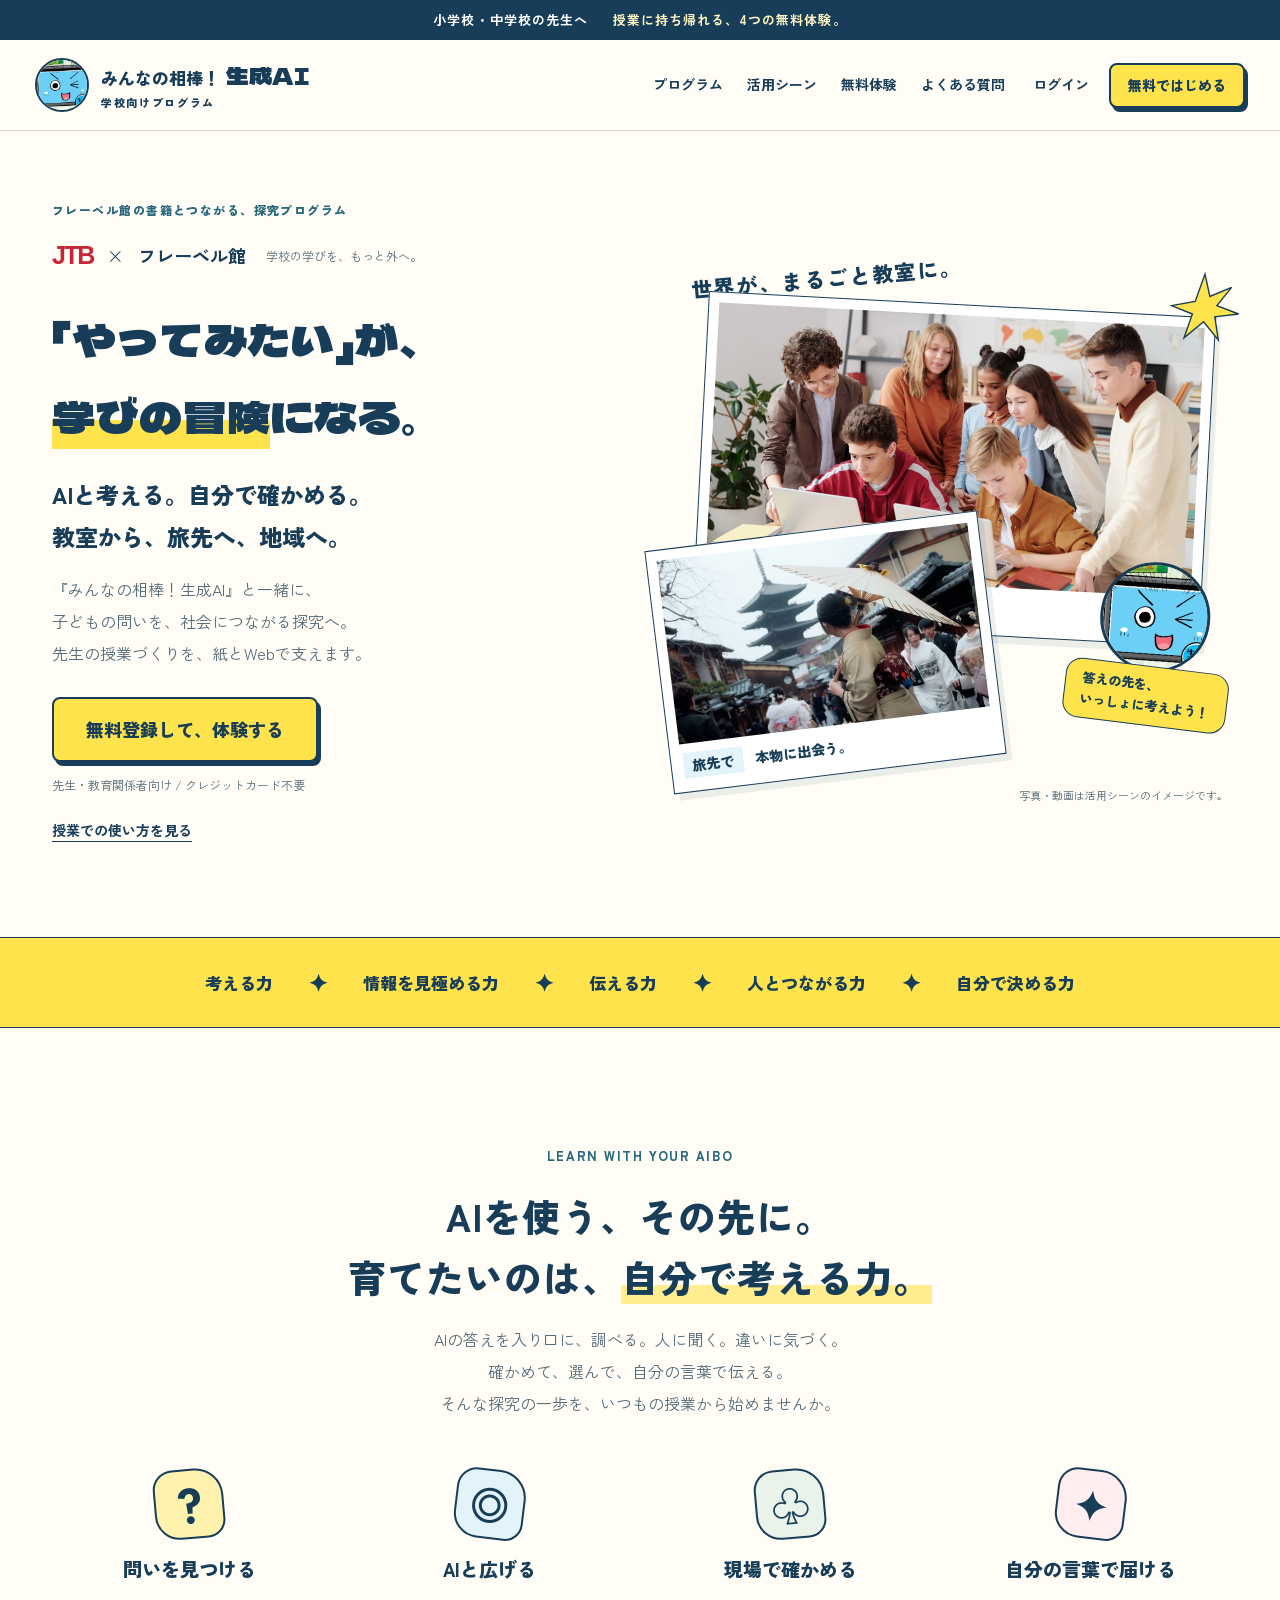
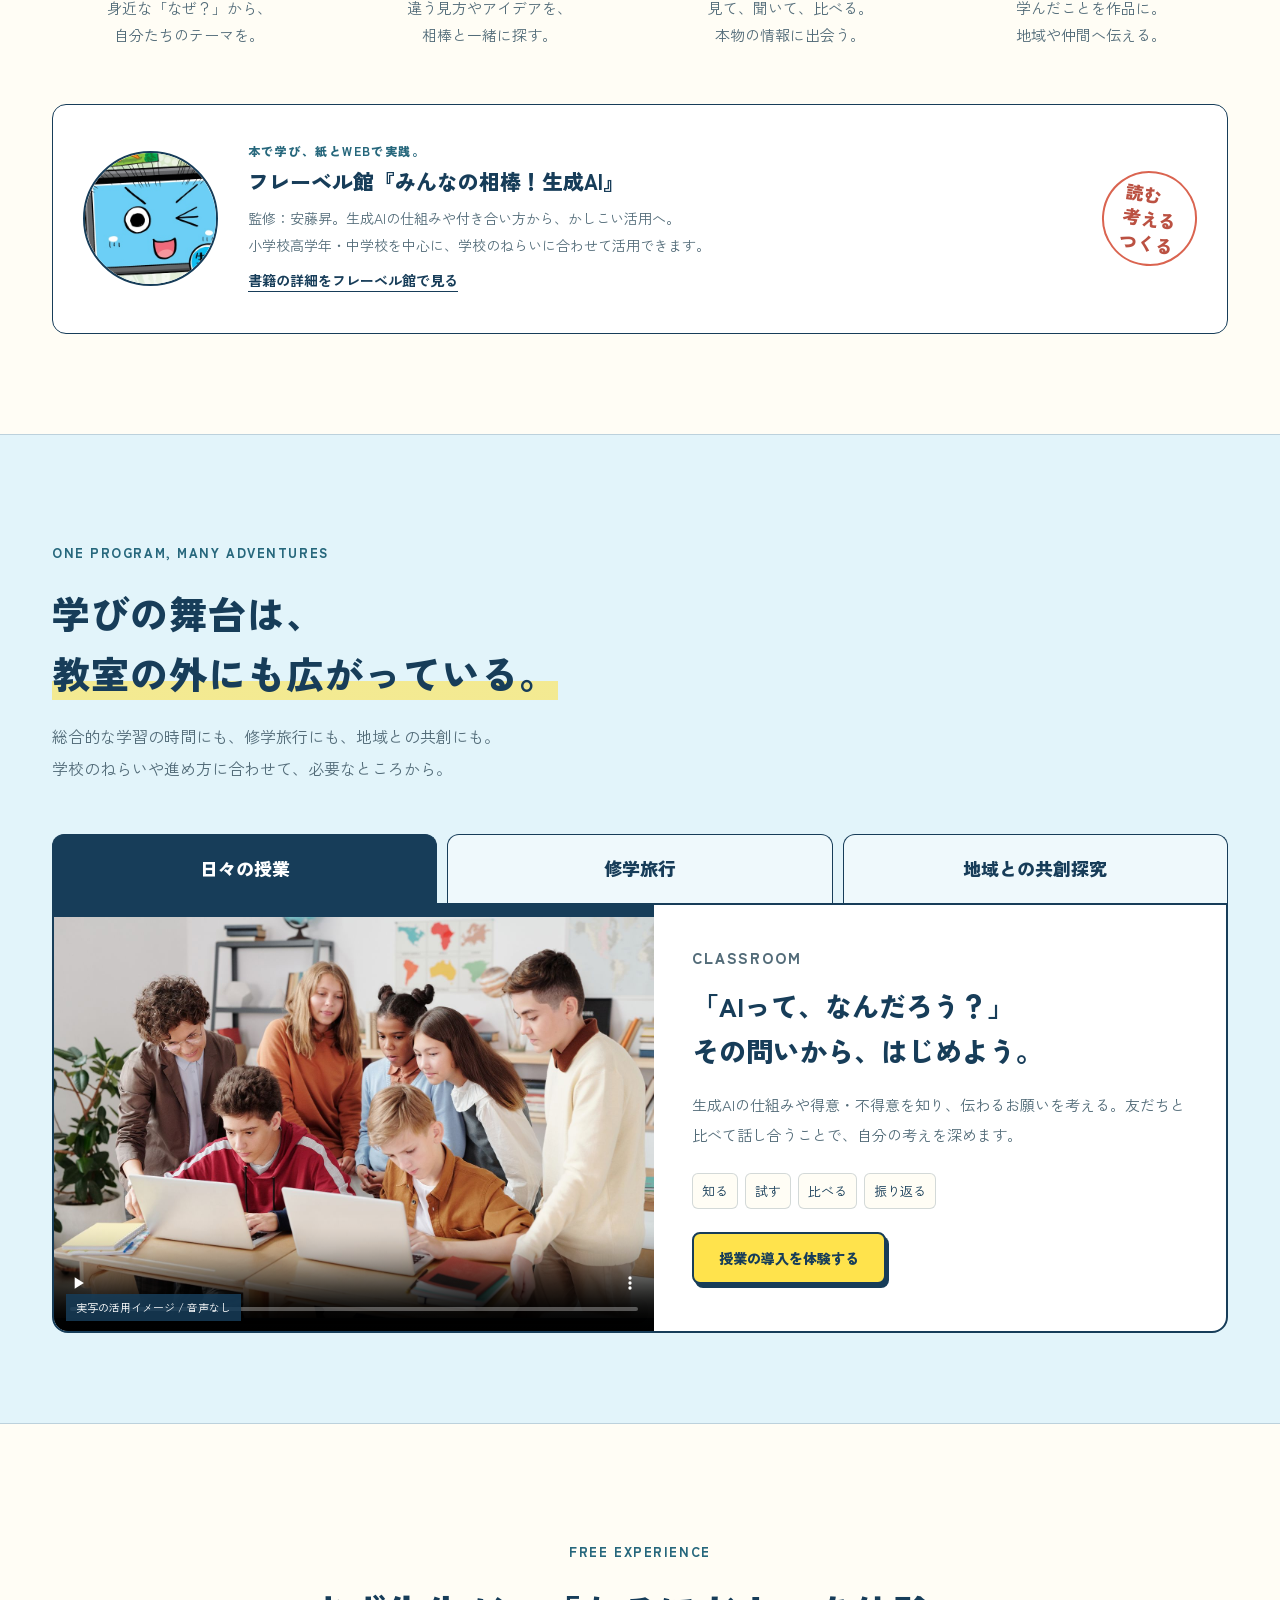
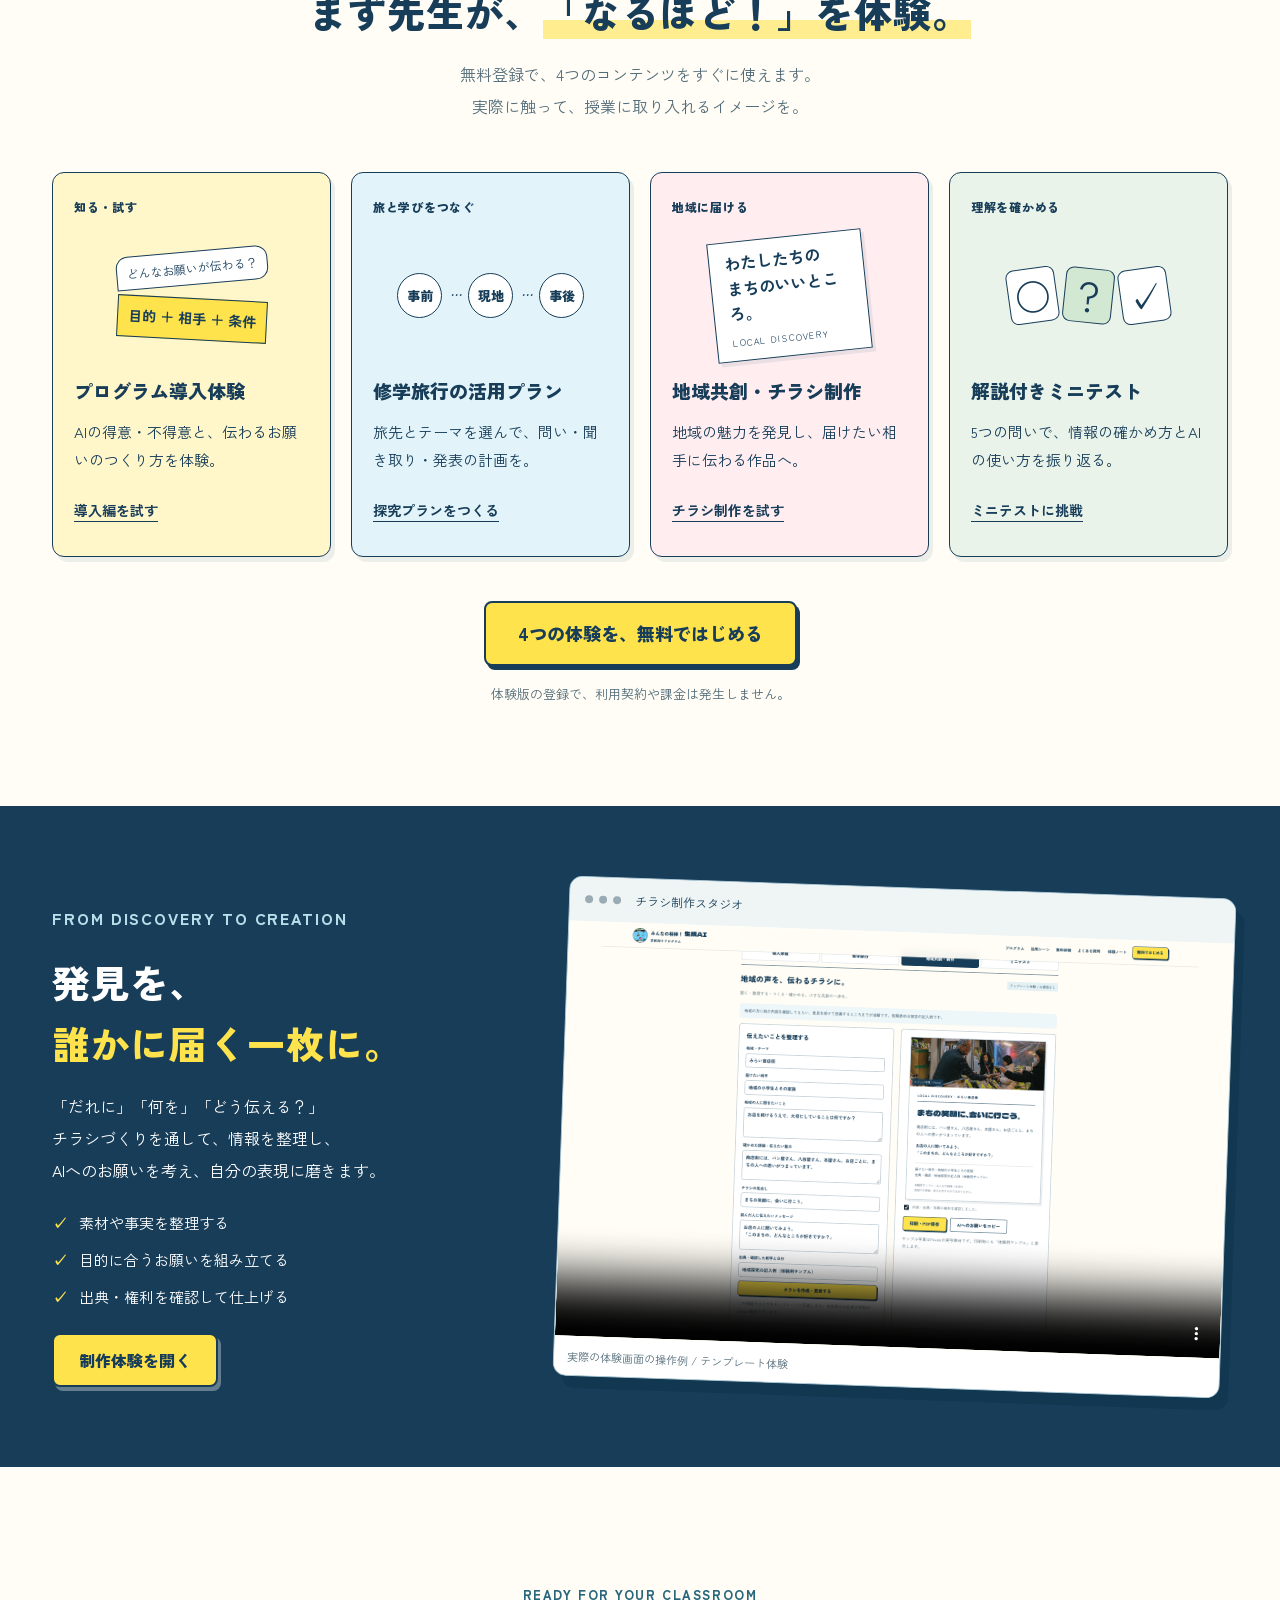
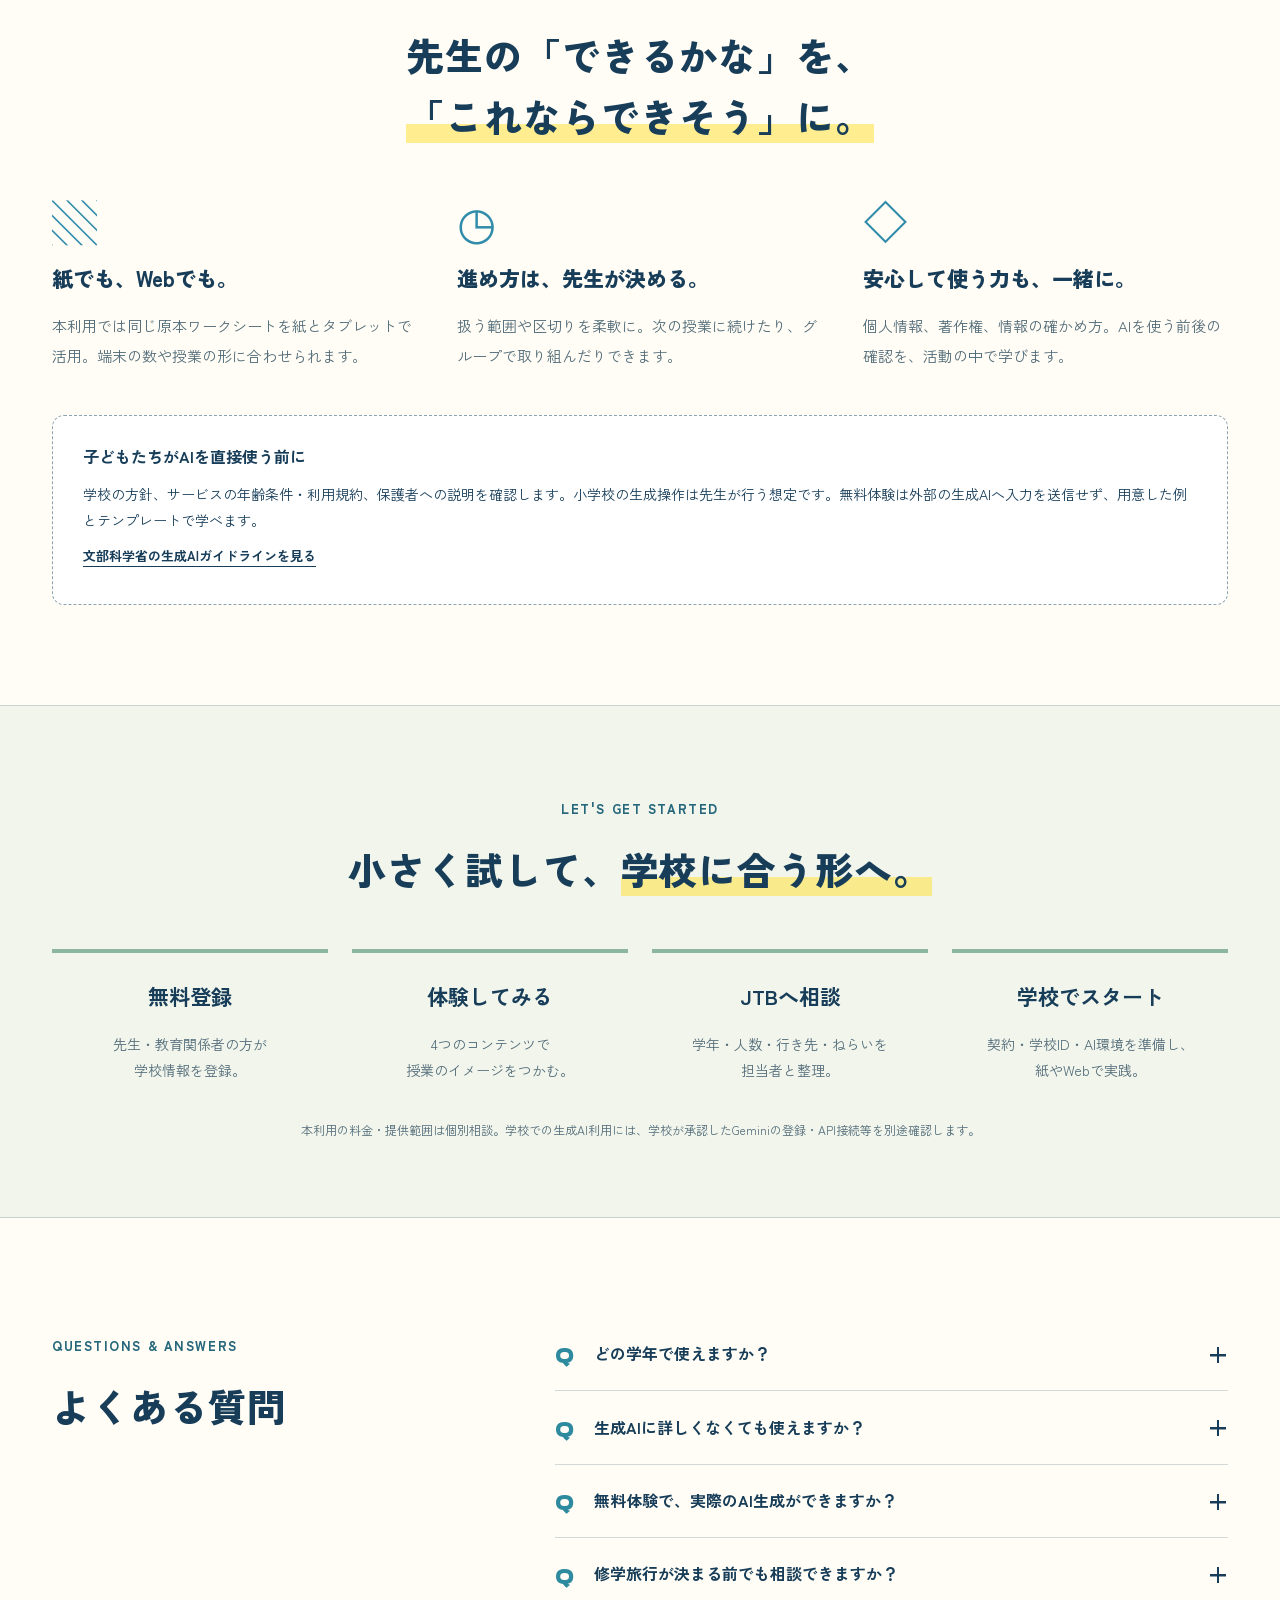
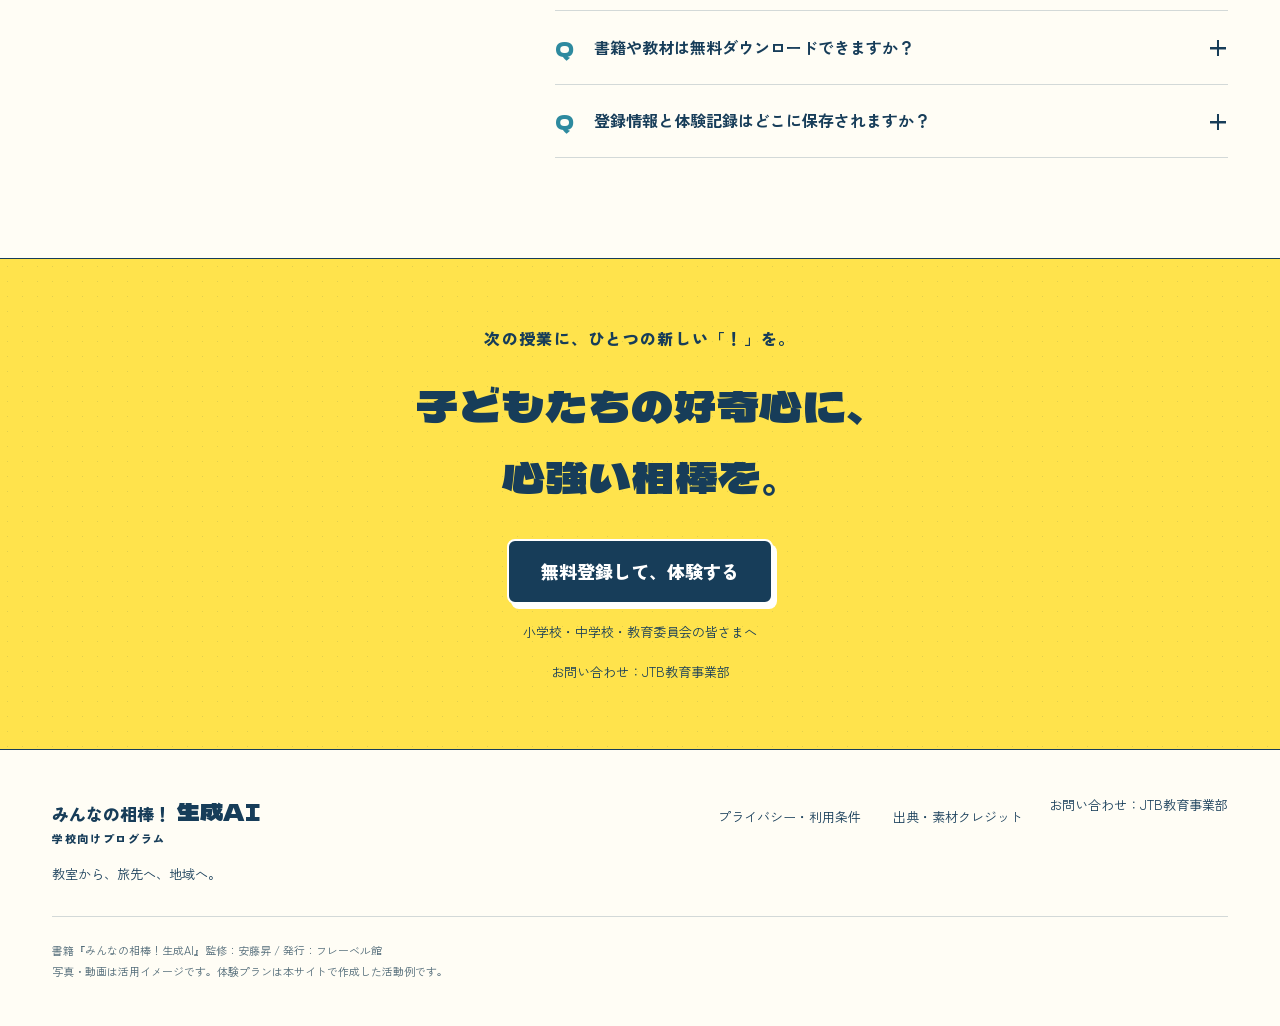
==== commit 142d799c: "Set contact to JTB education division and enable approved public trial handoff" ====
--- a/minnano-aibo/index.html
+++ b/minnano-aibo/index.html
@@ -9,9 +9,9 @@
 <section class="studio-section"><div class="wrap studio-layout"><div><p class="eyebrow">FROM DISCOVERY TO CREATION</p><h2>発見を、<br><em>誰かに届く一枚に。</em></h2><p>「だれに」「何を」「どう伝える？」<br>チラシづくりを通して、情報を整理し、<br>AIへのお願いを考え、自分の表現に磨きます。</p><ul class="check-list"><li>素材や事実を整理する</li><li>目的に合うお願いを組み立てる</li><li>出典・権利を確認して仕上げる</li></ul><button class="btn" data-start="local">制作体験を開く</button></div><div class="studio-demo"><div class="window-bar"><i></i><i></i><i></i><span>チラシ制作スタジオ</span></div><video id="studio-video" controls playsinline preload="none" poster="media/studio-poster.png"><source src="media/studio-demo.mp4" type="video/mp4"><track kind="captions" src="media/studio-ja.vtt" srclang="ja" label="日本語" default></video><p>実際の体験画面の操作例 / テンプレート体験</p></div></div></section>
 <section class="section wrap"><div class="section-title"><p class="eyebrow">READY FOR YOUR CLASSROOM</p><h2>先生の「できるかな」を、<br><em>「これならできそう」に。</em></h2></div><div class="support-grid"><article><span>▧</span><h3>紙でも、Webでも。</h3><p>本利用では同じ原本ワークシートを紙とタブレットで活用。端末の数や授業の形に合わせられます。</p></article><article><span>◷</span><h3>進め方は、先生が決める。</h3><p>扱う範囲や区切りを柔軟に。次の授業に続けたり、グループで取り組んだりできます。</p></article><article><span>◇</span><h3>安心して使う力も、一緒に。</h3><p>個人情報、著作権、情報の確かめ方。AIを使う前後の確認を、活動の中で学びます。</p></article></div><div class="guidance"><b>子どもたちがAIを直接使う前に</b><p>学校の方針、サービスの年齢条件・利用規約、保護者への説明を確認します。小学校の生成操作は先生が行う想定です。無料体験は外部の生成AIへ入力を送信せず、用意した例とテンプレートで学べます。</p><a class="under-link" href="https://www.mext.go.jp/a_menu/other/mext_02412.html" target="_blank" rel="noopener">文部科学省の生成AIガイドラインを見る</a></div></section>
 <section class="steps-section"><div class="wrap"><div class="section-title"><p class="eyebrow">LET'S GET STARTED</p><h2>小さく試して、<em>学校に合う形へ。</em></h2></div><div class="steps"><article><b>無料登録</b><p>先生・教育関係者の方が<br>学校情報を登録。</p></article><article><b>体験してみる</b><p>4つのコンテンツで<br>授業のイメージをつかむ。</p></article><article><b>JTBへ相談</b><p>学年・人数・行き先・ねらいを<br>担当者と整理。</p></article><article><b>学校でスタート</b><p>契約・学校ID・AI環境を準備し、<br>紙やWebで実践。</p></article></div><p class="small-note">本利用の料金・提供範囲は個別相談。学校での生成AI利用には、学校が承認したGeminiの登録・API接続等を別途確認します。</p></div></section>
-<section class="section wrap faq" id="faq"><div class="section-title left"><p class="eyebrow">QUESTIONS & ANSWERS</p><h2>よくある質問</h2></div><div class="faq-list"><details><summary>どの学年で使えますか？</summary><p>小学校高学年・中学校を中心に想定しています。出版社が示す書籍の対象年齢は小学校3年生から中学生です。内容やAIの操作主体は、発達段階と学校の方針に合わせて調整します。</p></details><details><summary>生成AIに詳しくなくても使えますか？</summary><p>無料体験は選択や短い入力から始められ、AIのAPIキーは不要です。まず先生が操作し、活動例を印刷して授業の進め方を検討できます。</p></details><details><summary>無料体験で、実際のAI生成ができますか？</summary><p>無料体験では教材用の例とテンプレートで、お願いの組み立て方・チラシ制作・情報の確認を試します。外部AIへは送信しません。本利用では学校のGemini API設定・利用承認のもとで生成します。</p></details><details><summary>修学旅行が決まる前でも相談できますか？</summary><p>育てたい力や探究テーマを整理し、行き先・時期・人数と合わせてJTBの担当窓口へご相談ください。体験プランは活動例であり、施設予約や受入手配を確約するものではありません。</p></details><details><summary>書籍や教材は無料ダウンロードできますか？</summary><p>無料体験は本サイトの導入コンテンツ・活用プラン・ミニテストです。書籍全体や契約用の原本ワークシートを無料配布するものではありません。提供条件は導入時に確認します。</p></details><details><summary>登録情報と体験記録はどこに保存されますか？</summary><p>本サイトのサーバーに保存します。児童生徒の氏名・名簿の入力は不要です。ログイン後の「アカウント」から記録の書き出しと登録削除ができます。</p></details></div></section>
-<section class="last-cta"><div class="wrap"><p class="handwritten">次の授業に、ひとつの新しい「！」を。</p><h2>子どもたちの好奇心に、<br>心強い相棒を。</h2><button class="btn large" data-register>無料登録して、体験する</button><p>小学校・中学校・教育委員会の皆さまへ</p><a class="under-link" href="https://www.jtbbwt.com/education/" target="_blank" rel="noopener">JTBの学校・教育機関向け窓口を見る</a></div></section></div>
+<section class="section wrap faq" id="faq"><div class="section-title left"><p class="eyebrow">QUESTIONS & ANSWERS</p><h2>よくある質問</h2></div><div class="faq-list"><details><summary>どの学年で使えますか？</summary><p>小学校高学年・中学校を中心に想定しています。出版社が示す書籍の対象年齢は小学校3年生から中学生です。内容やAIの操作主体は、発達段階と学校の方針に合わせて調整します。</p></details><details><summary>生成AIに詳しくなくても使えますか？</summary><p>無料体験は選択や短い入力から始められ、AIのAPIキーは不要です。まず先生が操作し、活動例を印刷して授業の進め方を検討できます。</p></details><details><summary>無料体験で、実際のAI生成ができますか？</summary><p>無料体験では教材用の例とテンプレートで、お願いの組み立て方・チラシ制作・情報の確認を試します。外部AIへは送信しません。本利用では学校のGemini API設定・利用承認のもとで生成します。</p></details><details><summary>修学旅行が決まる前でも相談できますか？</summary><p>育てたい力や探究テーマを整理し、行き先・時期・人数と合わせてJTB教育事業部へご相談ください。体験プランは活動例であり、施設予約や受入手配を確約するものではありません。</p></details><details><summary>書籍や教材は無料ダウンロードできますか？</summary><p>無料体験は本サイトの導入コンテンツ・活用プラン・ミニテストです。書籍全体や契約用の原本ワークシートを無料配布するものではありません。提供条件は導入時に確認します。</p></details><details><summary>登録情報と体験記録はどこに保存されますか？</summary><p>本サイトのサーバーに保存します。児童生徒の氏名・名簿の入力は不要です。ログイン後の「アカウント」から記録の書き出しと登録削除ができます。</p></details></div></section>
+<section class="last-cta"><div class="wrap"><p class="handwritten">次の授業に、ひとつの新しい「！」を。</p><h2>子どもたちの好奇心に、<br>心強い相棒を。</h2><button class="btn large" data-register>無料登録して、体験する</button><p>小学校・中学校・教育委員会の皆さまへ</p><p class="contact-name">お問い合わせ：JTB教育事業部</p></div></section></div>
 <section id="experience" class="wrap experience" hidden><div class="experience-head"><div><p class="eyebrow">YOUR AIBO NOTEBOOK</p><h1>先生の、体験ノート。</h1><p id="welcome"></p></div><div><span id="save-status" role="status"></span><button class="btn outline small" id="account-open">アカウント</button></div></div><nav class="experience-tabs" aria-label="無料体験"><button data-module="intro">導入体験</button><button data-module="trip">修学旅行</button><button data-module="local">地域共創・制作</button><button data-module="quiz">ミニテスト</button></nav><div id="module"></div><div class="experience-bottom"><button class="under-link" id="back-home">プログラム紹介に戻る</button><button class="under-link" id="logout">ログアウト</button></div></section></main>
-<footer class="footer wrap"><div><a class="brand" href="index.html"><span>みんなの相棒！<b>生成AI</b><small>学校向けプログラム</small></span></a><p>教室から、旅先へ、地域へ。</p></div><div class="footer-links"><button data-policy="privacy">プライバシー・利用条件</button><button data-policy="sources">出典・素材クレジット</button><a href="https://www.jtbbwt.com/education/" target="_blank" rel="noopener">JTB 教育窓口</a></div><p class="copyright">書籍『みんなの相棒！生成AI』監修：安藤昇 / 発行：フレーベル館<br>写真・動画は活用イメージです。体験プランは本サイトで作成した活動例です。</p></footer>
+<footer class="footer wrap"><div><a class="brand" href="index.html"><span>みんなの相棒！<b>生成AI</b><small>学校向けプログラム</small></span></a><p>教室から、旅先へ、地域へ。</p></div><div class="footer-links"><button data-policy="privacy">プライバシー・利用条件</button><button data-policy="sources">出典・素材クレジット</button><span class="contact-name">お問い合わせ：JTB教育事業部</span></div><p class="copyright">書籍『みんなの相棒！生成AI』監修：安藤昇 / 発行：フレーベル館<br>写真・動画は活用イメージです。体験プランは本サイトで作成した活動例です。</p></footer>
 <dialog id="auth-dialog" aria-labelledby="auth-title"><button class="dialog-close" aria-label="閉じる" data-close>×</button><p class="eyebrow">FREE TEACHER EXPERIENCE</p><h2 id="auth-title">無料で、相棒に出会おう。</h2><p>4つの体験と、授業に使えるアイデアを。</p><form id="auth-form"><div id="registration-fields"><label>学校・所属名 <span>必須</span><input name="school" autocomplete="organization" maxlength="100" placeholder="○○市立 ○○小学校"></label><div class="form-grid"><label>校種 <span>必須</span><select name="level"><option value="">選択してください</option><option>小学校</option><option>中学校</option><option>教育委員会・その他</option></select></label><label>都道府県 <span>必須</span><select name="prefecture" id="prefecture"></select></label></div></div><label>メールアドレス <span>必須</span><input name="email" type="email" autocomplete="email" maxlength="254" required></label><label>パスワード <span>10文字以上</span><input name="password" type="password" autocomplete="new-password" minlength="10" maxlength="128" required></label><label class="checkbox" id="consent-label"><input name="consent" type="checkbox"><span>教職員・教育関係者です。<button type="button" class="inline-link" data-policy="privacy">プライバシー・利用条件</button>に同意します。</span></label><p class="form-error" id="auth-error" role="alert"></p><button class="btn full" id="auth-submit" type="submit">無料登録して体験をはじめる</button></form><button class="under-link auth-switch" id="auth-switch">登録済みの方はこちら</button><p class="small-note">児童生徒の個人情報は入力しないでください。登録確認メールの送信はありません。パスワードは大切に保管してください。</p></dialog>
 <dialog id="info-dialog" class="wide-dialog"><button class="dialog-close" aria-label="閉じる" data-close>×</button><div id="info-content"></div></dialog><div class="toast" role="status" hidden></div></body></html>
